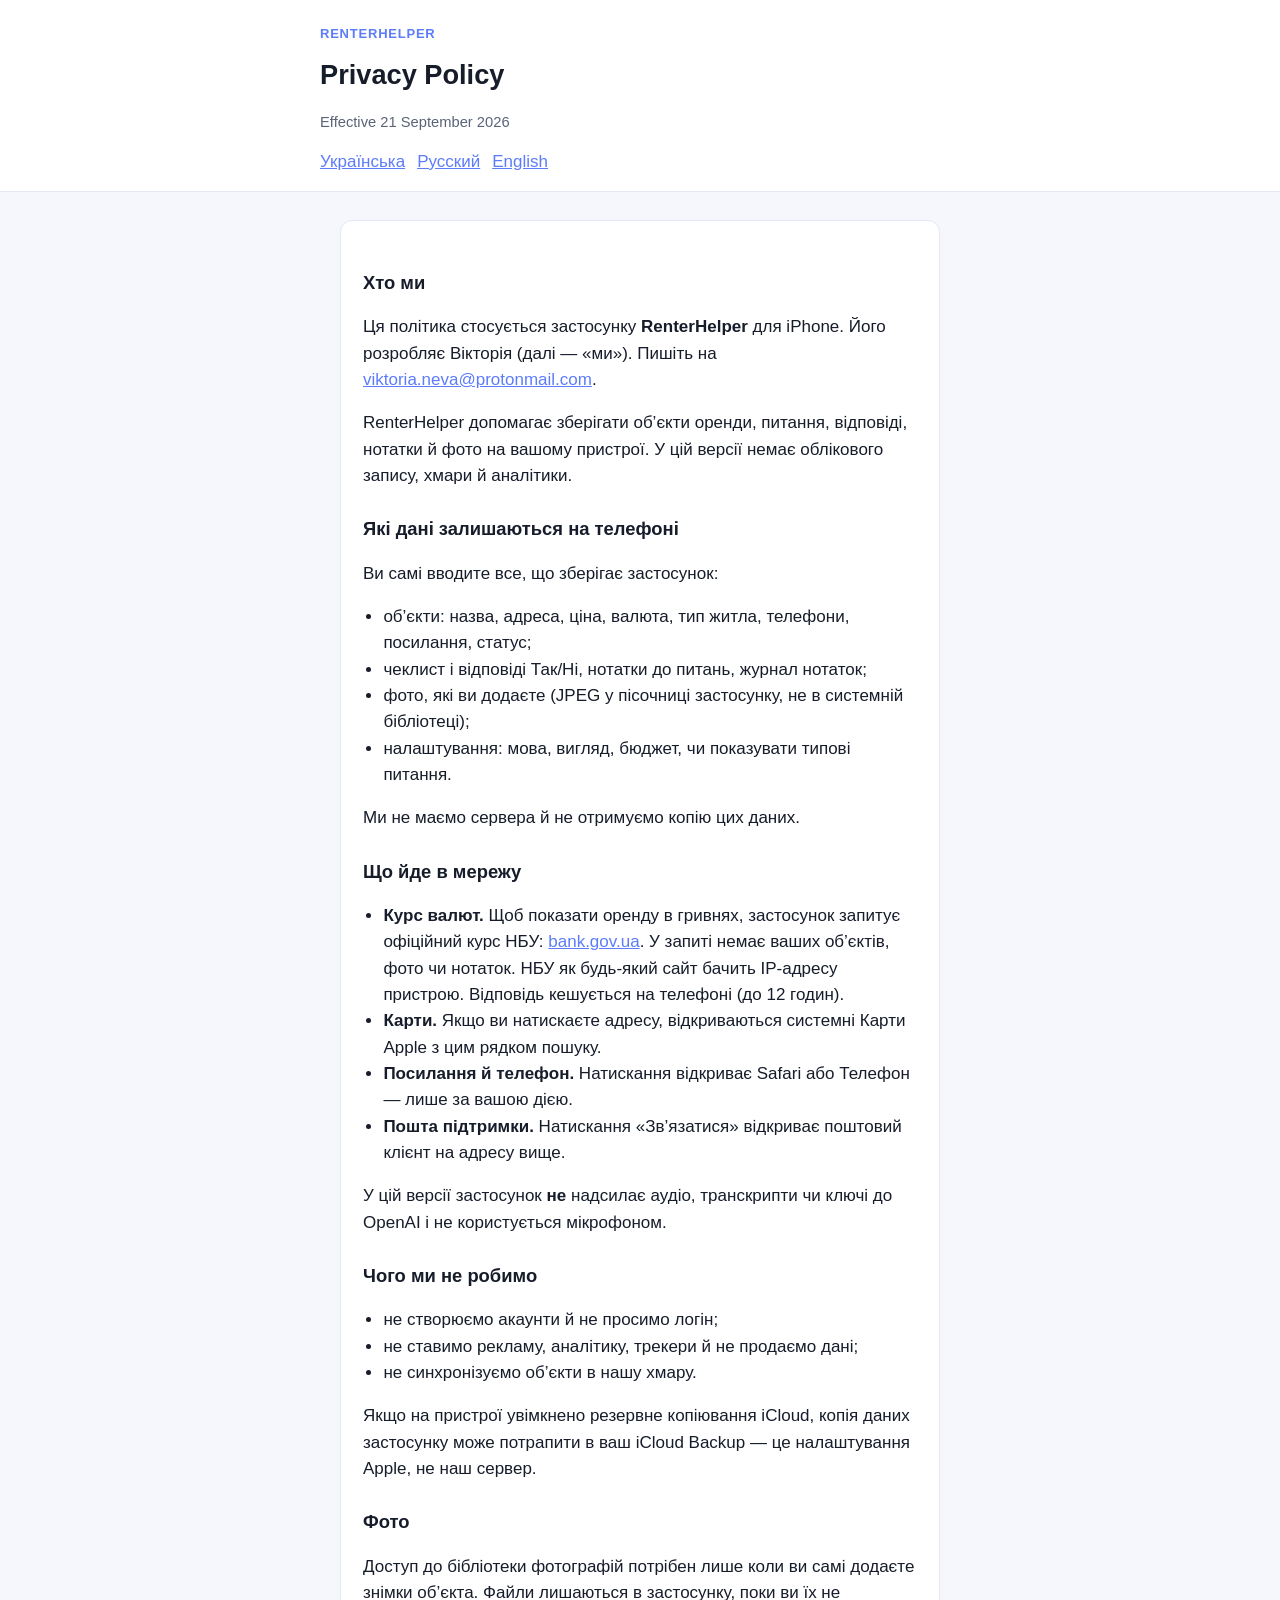
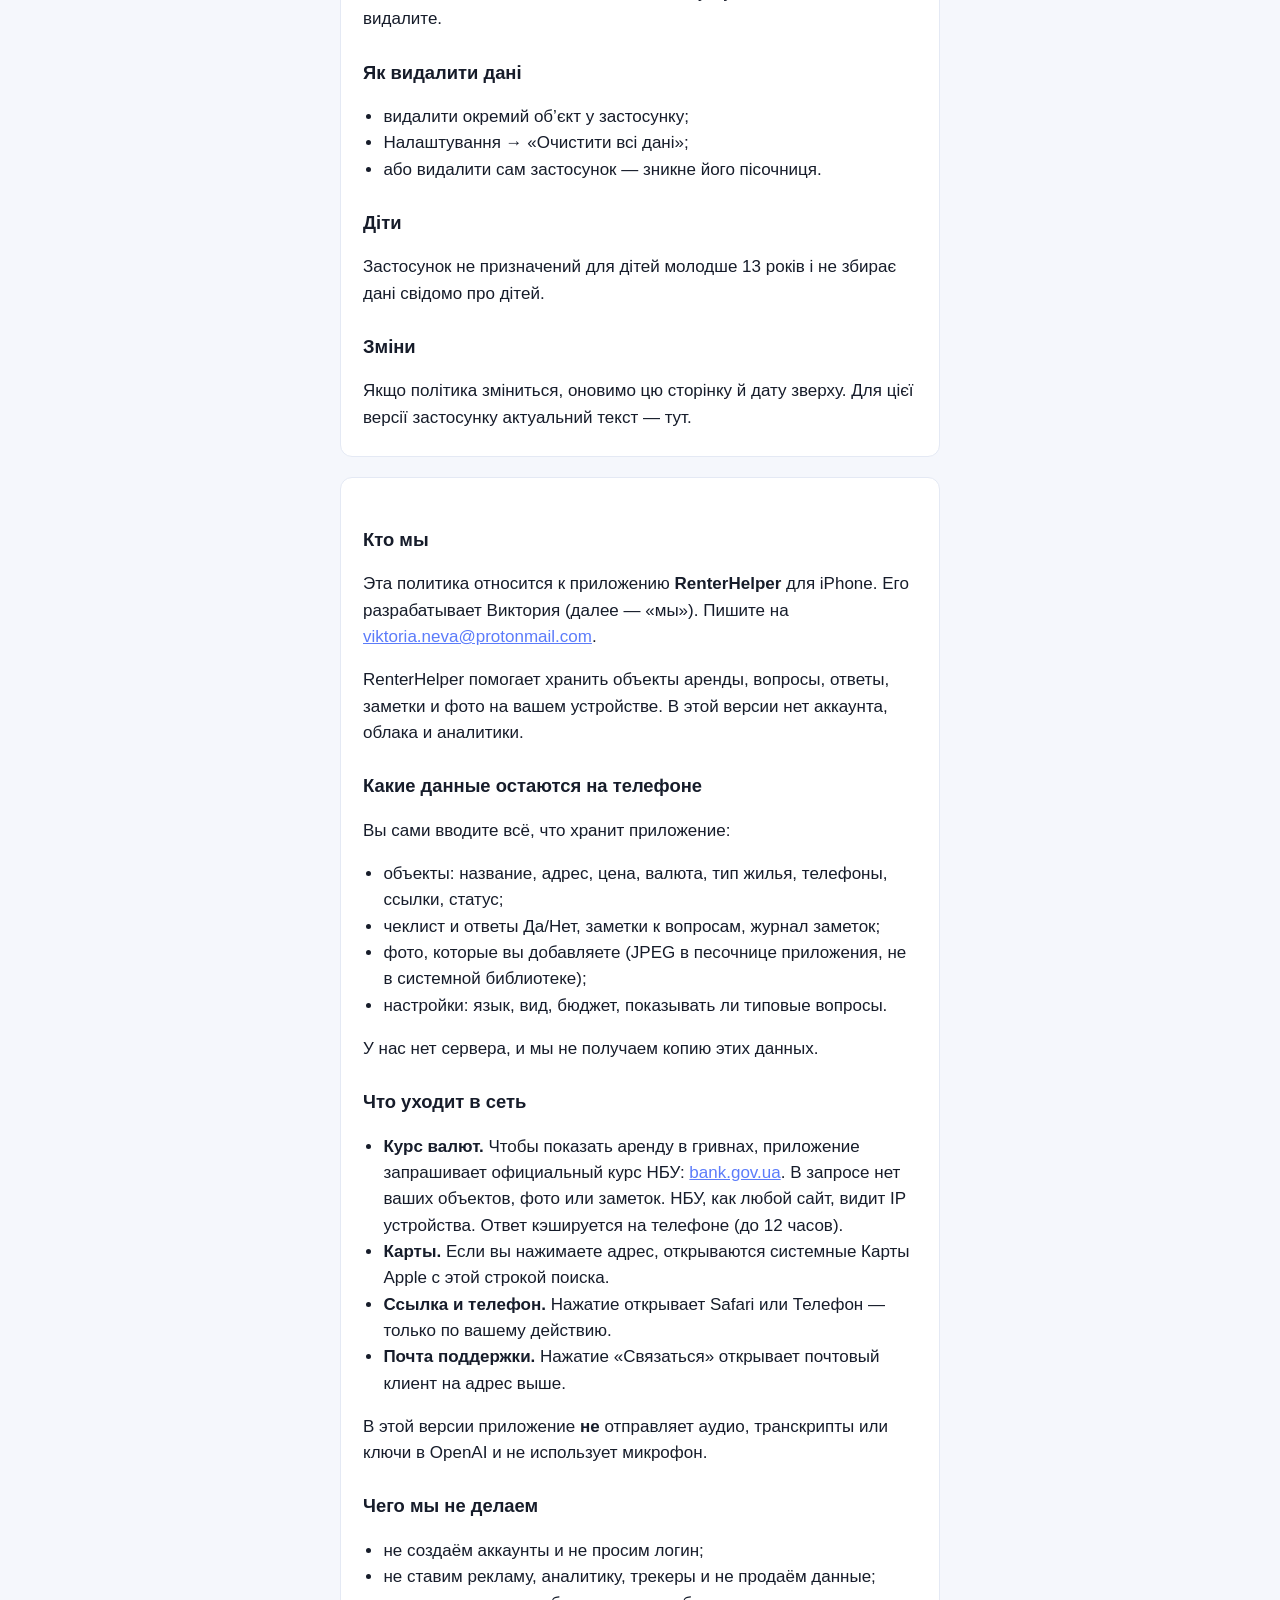
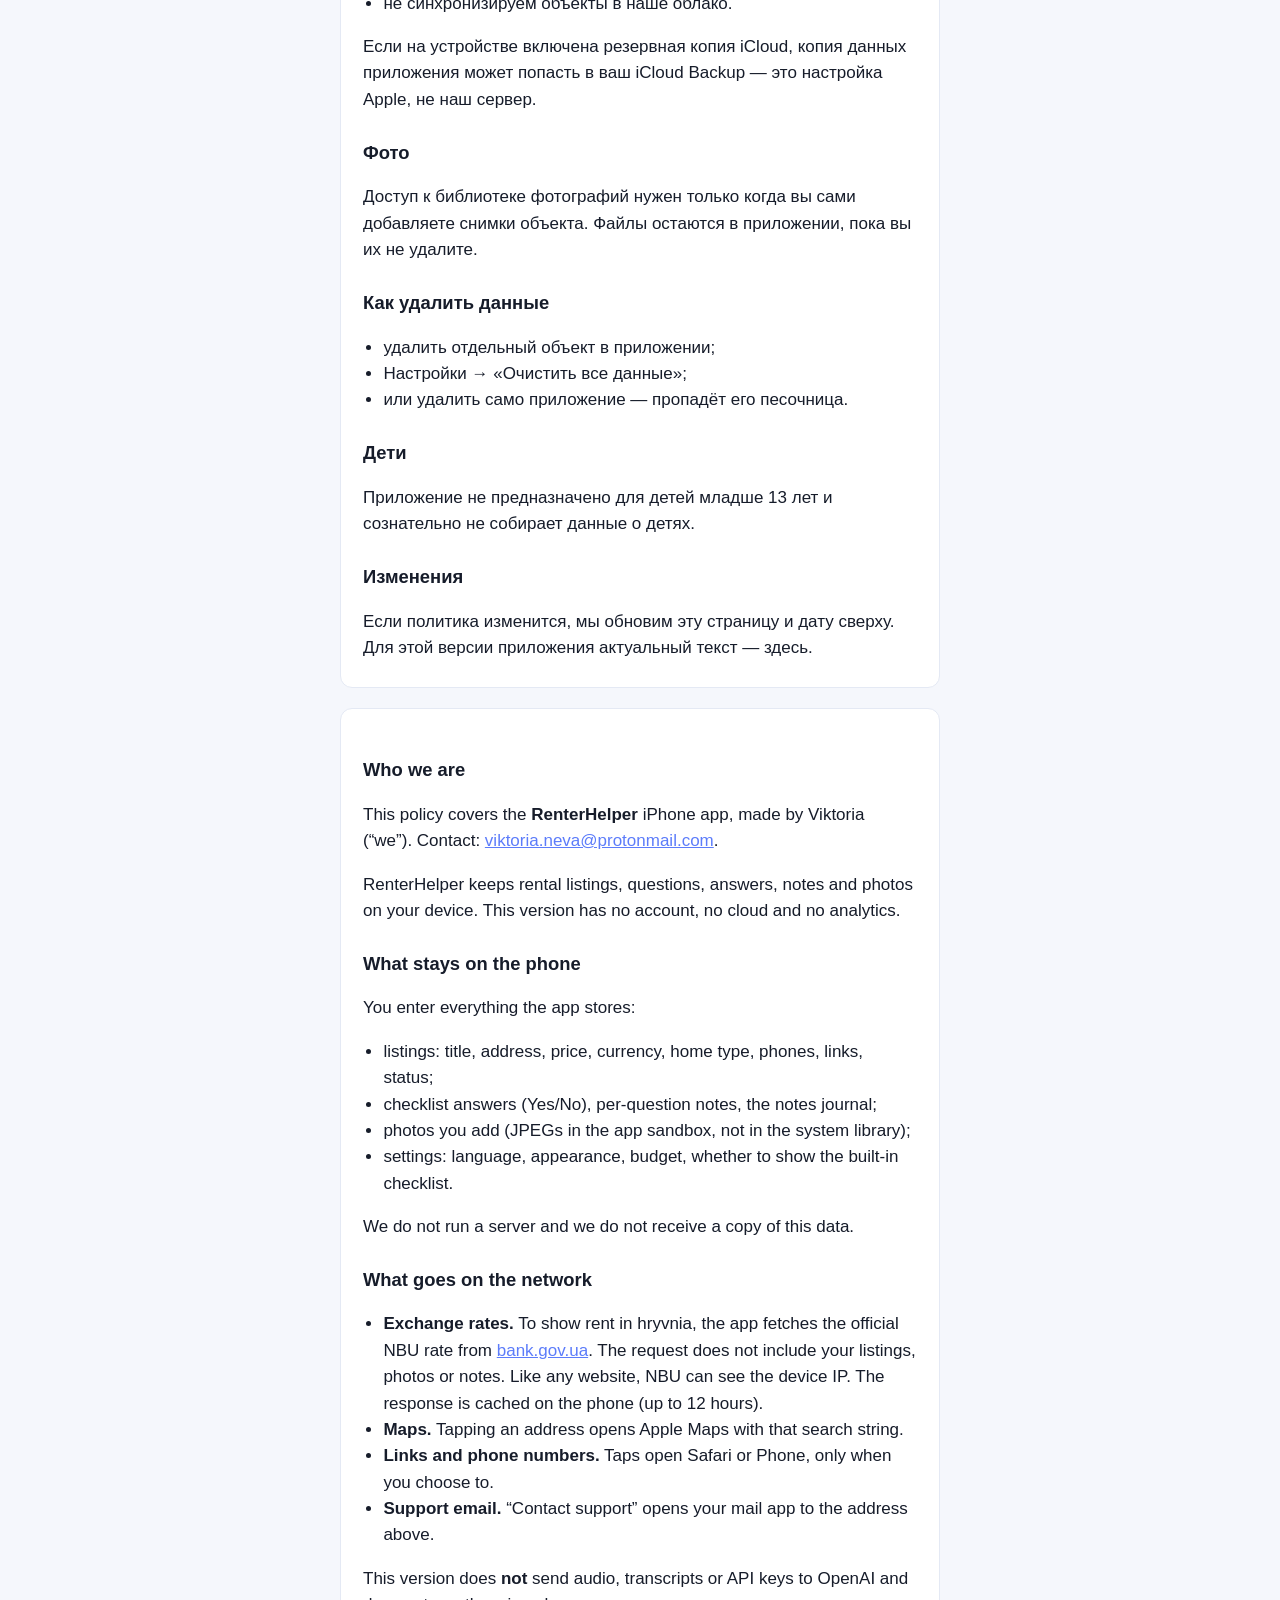
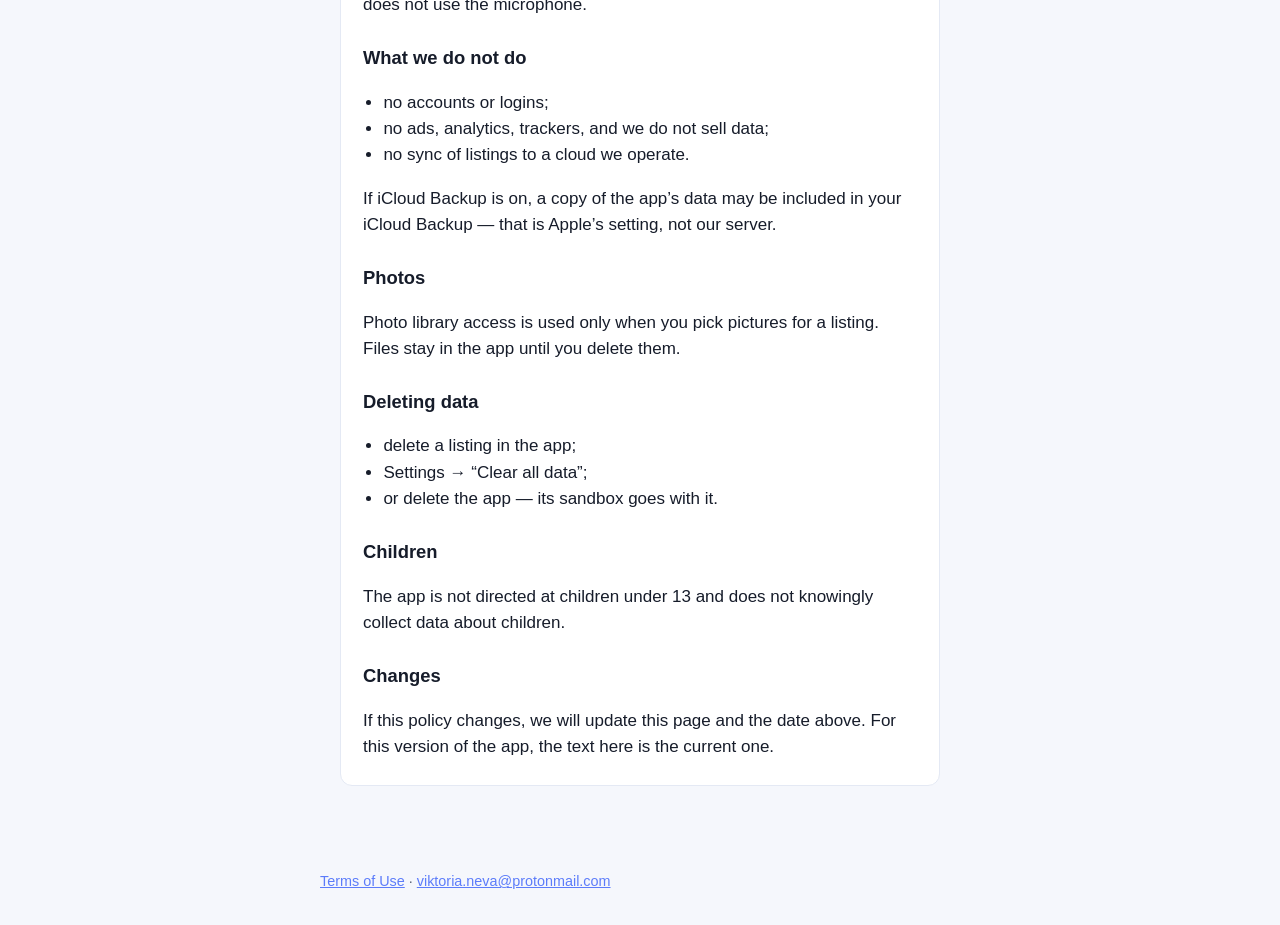
==== privacy.html @ 7ea9575d "Publish privacy policy and terms for RenterHelper App Store review needs a public HTTPS page; the iO" ====
<!DOCTYPE html>
<html lang="uk">
<head>
  <meta charset="utf-8">
  <meta name="viewport" content="width=device-width, initial-scale=1">
  <title>Privacy Policy — RenterHelper</title>
  <link rel="stylesheet" href="style.css">
</head>
<body>
  <header>
    <div class="wrap">
      <a class="brand" href="index.html">RenterHelper</a>
      <h1>Privacy Policy</h1>
      <p class="updated">Effective 21 September 2026</p>
      <nav class="langs">
        <a href="#uk">Українська</a>
        <a href="#ru">Русский</a>
        <a href="#en">English</a>
      </nav>
    </div>
  </header>
  <main>
    <article id="uk" lang="uk">
      <h2>Хто ми</h2>
      <p>Ця політика стосується застосунку <strong>RenterHelper</strong> для iPhone. Його розробляє Вікторія (далі — «ми»). Пишіть на <a href="mailto:viktoria.neva@protonmail.com">viktoria.neva@protonmail.com</a>.</p>
      <p>RenterHelper допомагає зберігати об’єкти оренди, питання, відповіді, нотатки й фото на вашому пристрої. У цій версії немає облікового запису, хмари й аналітики.</p>

      <h2>Які дані залишаються на телефоні</h2>
      <p>Ви самі вводите все, що зберігає застосунок:</p>
      <ul>
        <li>об’єкти: назва, адреса, ціна, валюта, тип житла, телефони, посилання, статус;</li>
        <li>чеклист і відповіді Так/Ні, нотатки до питань, журнал нотаток;</li>
        <li>фото, які ви додаєте (JPEG у пісочниці застосунку, не в системній бібліотеці);</li>
        <li>налаштування: мова, вигляд, бюджет, чи показувати типові питання.</li>
      </ul>
      <p>Ми не маємо сервера й не отримуємо копію цих даних.</p>

      <h2>Що йде в мережу</h2>
      <ul>
        <li><strong>Курс валют.</strong> Щоб показати оренду в гривнях, застосунок запитує офіційний курс НБУ: <a href="https://bank.gov.ua/NBUStatService/v1/statdirectory/exchange?json">bank.gov.ua</a>. У запиті немає ваших об’єктів, фото чи нотаток. НБУ як будь-який сайт бачить IP-адресу пристрою. Відповідь кешується на телефоні (до 12 годин).</li>
        <li><strong>Карти.</strong> Якщо ви натискаєте адресу, відкриваються системні Карти Apple з цим рядком пошуку.</li>
        <li><strong>Посилання й телефон.</strong> Натискання відкриває Safari або Телефон — лише за вашою дією.</li>
        <li><strong>Пошта підтримки.</strong> Натискання «Зв’язатися» відкриває поштовий клієнт на адресу вище.</li>
      </ul>
      <p>У цій версії застосунок <strong>не</strong> надсилає аудіо, транскрипти чи ключі до OpenAI і не користується мікрофоном.</p>

      <h2>Чого ми не робимо</h2>
      <ul>
        <li>не створюємо акаунти й не просимо логін;</li>
        <li>не ставимо рекламу, аналітику, трекери й не продаємо дані;</li>
        <li>не синхронізуємо об’єкти в нашу хмару.</li>
      </ul>
      <p>Якщо на пристрої увімкнено резервне копіювання iCloud, копія даних застосунку може потрапити в ваш iCloud Backup — це налаштування Apple, не наш сервер.</p>

      <h2>Фото</h2>
      <p>Доступ до бібліотеки фотографій потрібен лише коли ви самі додаєте знімки об’єкта. Файли лишаються в застосунку, поки ви їх не видалите.</p>

      <h2>Як видалити дані</h2>
      <ul>
        <li>видалити окремий об’єкт у застосунку;</li>
        <li>Налаштування → «Очистити всі дані»;</li>
        <li>або видалити сам застосунок — зникне його пісочниця.</li>
      </ul>

      <h2>Діти</h2>
      <p>Застосунок не призначений для дітей молодше 13 років і не збирає дані свідомо про дітей.</p>

      <h2>Зміни</h2>
      <p>Якщо політика зміниться, оновимо цю сторінку й дату зверху. Для цієї версії застосунку актуальний текст — тут.</p>
    </article>

    <article id="ru" lang="ru">
      <h2>Кто мы</h2>
      <p>Эта политика относится к приложению <strong>RenterHelper</strong> для iPhone. Его разрабатывает Виктория (далее — «мы»). Пишите на <a href="mailto:viktoria.neva@protonmail.com">viktoria.neva@protonmail.com</a>.</p>
      <p>RenterHelper помогает хранить объекты аренды, вопросы, ответы, заметки и фото на вашем устройстве. В этой версии нет аккаунта, облака и аналитики.</p>

      <h2>Какие данные остаются на телефоне</h2>
      <p>Вы сами вводите всё, что хранит приложение:</p>
      <ul>
        <li>объекты: название, адрес, цена, валюта, тип жилья, телефоны, ссылки, статус;</li>
        <li>чеклист и ответы Да/Нет, заметки к вопросам, журнал заметок;</li>
        <li>фото, которые вы добавляете (JPEG в песочнице приложения, не в системной библиотеке);</li>
        <li>настройки: язык, вид, бюджет, показывать ли типовые вопросы.</li>
      </ul>
      <p>У нас нет сервера, и мы не получаем копию этих данных.</p>

      <h2>Что уходит в сеть</h2>
      <ul>
        <li><strong>Курс валют.</strong> Чтобы показать аренду в гривнах, приложение запрашивает официальный курс НБУ: <a href="https://bank.gov.ua/NBUStatService/v1/statdirectory/exchange?json">bank.gov.ua</a>. В запросе нет ваших объектов, фото или заметок. НБУ, как любой сайт, видит IP устройства. Ответ кэшируется на телефоне (до 12 часов).</li>
        <li><strong>Карты.</strong> Если вы нажимаете адрес, открываются системные Карты Apple с этой строкой поиска.</li>
        <li><strong>Ссылка и телефон.</strong> Нажатие открывает Safari или Телефон — только по вашему действию.</li>
        <li><strong>Почта поддержки.</strong> Нажатие «Связаться» открывает почтовый клиент на адрес выше.</li>
      </ul>
      <p>В этой версии приложение <strong>не</strong> отправляет аудио, транскрипты или ключи в OpenAI и не использует микрофон.</p>

      <h2>Чего мы не делаем</h2>
      <ul>
        <li>не создаём аккаунты и не просим логин;</li>
        <li>не ставим рекламу, аналитику, трекеры и не продаём данные;</li>
        <li>не синхронизируем объекты в наше облако.</li>
      </ul>
      <p>Если на устройстве включена резервная копия iCloud, копия данных приложения может попасть в ваш iCloud Backup — это настройка Apple, не наш сервер.</p>

      <h2>Фото</h2>
      <p>Доступ к библиотеке фотографий нужен только когда вы сами добавляете снимки объекта. Файлы остаются в приложении, пока вы их не удалите.</p>

      <h2>Как удалить данные</h2>
      <ul>
        <li>удалить отдельный объект в приложении;</li>
        <li>Настройки → «Очистить все данные»;</li>
        <li>или удалить само приложение — пропадёт его песочница.</li>
      </ul>

      <h2>Дети</h2>
      <p>Приложение не предназначено для детей младше 13 лет и сознательно не собирает данные о детях.</p>

      <h2>Изменения</h2>
      <p>Если политика изменится, мы обновим эту страницу и дату сверху. Для этой версии приложения актуальный текст — здесь.</p>
    </article>

    <article id="en" lang="en">
      <h2>Who we are</h2>
      <p>This policy covers the <strong>RenterHelper</strong> iPhone app, made by Viktoria (“we”). Contact: <a href="mailto:viktoria.neva@protonmail.com">viktoria.neva@protonmail.com</a>.</p>
      <p>RenterHelper keeps rental listings, questions, answers, notes and photos on your device. This version has no account, no cloud and no analytics.</p>

      <h2>What stays on the phone</h2>
      <p>You enter everything the app stores:</p>
      <ul>
        <li>listings: title, address, price, currency, home type, phones, links, status;</li>
        <li>checklist answers (Yes/No), per-question notes, the notes journal;</li>
        <li>photos you add (JPEGs in the app sandbox, not in the system library);</li>
        <li>settings: language, appearance, budget, whether to show the built-in checklist.</li>
      </ul>
      <p>We do not run a server and we do not receive a copy of this data.</p>

      <h2>What goes on the network</h2>
      <ul>
        <li><strong>Exchange rates.</strong> To show rent in hryvnia, the app fetches the official NBU rate from <a href="https://bank.gov.ua/NBUStatService/v1/statdirectory/exchange?json">bank.gov.ua</a>. The request does not include your listings, photos or notes. Like any website, NBU can see the device IP. The response is cached on the phone (up to 12 hours).</li>
        <li><strong>Maps.</strong> Tapping an address opens Apple Maps with that search string.</li>
        <li><strong>Links and phone numbers.</strong> Taps open Safari or Phone, only when you choose to.</li>
        <li><strong>Support email.</strong> “Contact support” opens your mail app to the address above.</li>
      </ul>
      <p>This version does <strong>not</strong> send audio, transcripts or API keys to OpenAI and does not use the microphone.</p>

      <h2>What we do not do</h2>
      <ul>
        <li>no accounts or logins;</li>
        <li>no ads, analytics, trackers, and we do not sell data;</li>
        <li>no sync of listings to a cloud we operate.</li>
      </ul>
      <p>If iCloud Backup is on, a copy of the app’s data may be included in your iCloud Backup — that is Apple’s setting, not our server.</p>

      <h2>Photos</h2>
      <p>Photo library access is used only when you pick pictures for a listing. Files stay in the app until you delete them.</p>

      <h2>Deleting data</h2>
      <ul>
        <li>delete a listing in the app;</li>
        <li>Settings → “Clear all data”;</li>
        <li>or delete the app — its sandbox goes with it.</li>
      </ul>

      <h2>Children</h2>
      <p>The app is not directed at children under 13 and does not knowingly collect data about children.</p>

      <h2>Changes</h2>
      <p>If this policy changes, we will update this page and the date above. For this version of the app, the text here is the current one.</p>
    </article>
  </main>
  <footer>
    <div class="wrap">
      <a href="terms.html">Terms of Use</a>
      ·
      <a href="mailto:viktoria.neva@protonmail.com">viktoria.neva@protonmail.com</a>
    </div>
  </footer>
</body>
</html>
---- style.css ----
:root {
  --accent: #5c7cfa;
  --text: #161c2a;
  --muted: #5a6478;
  --bg: #f5f7fc;
  --card: #ffffff;
  --line: #e4e9f4;
}

* { box-sizing: border-box; }
html { scroll-behavior: smooth; }
body {
  margin: 0;
  font: 17px/1.55 -apple-system, BlinkMacSystemFont, "Segoe UI", Roboto, sans-serif;
  color: var(--text);
  background: var(--bg);
}
header {
  background: var(--card);
  border-bottom: 1px solid var(--line);
  padding: 20px 20px 16px;
}
header .wrap, main, footer .wrap {
  max-width: 40rem;
  margin: 0 auto;
}
.brand {
  font-weight: 700;
  font-size: 13px;
  letter-spacing: 0.06em;
  text-transform: uppercase;
  color: var(--accent);
  text-decoration: none;
}
h1 { font-size: 1.7rem; margin: 8px 0 4px; }
.updated, .muted { color: var(--muted); font-size: 0.92rem; }
nav.langs {
  display: flex;
  gap: 12px;
  flex-wrap: wrap;
  margin-top: 12px;
}
nav.langs a { color: var(--accent); }
main { padding: 8px 20px 48px; }
article {
  background: var(--card);
  border: 1px solid var(--line);
  border-radius: 12px;
  padding: 22px 22px 8px;
  margin: 20px 0;
}
h2 { font-size: 1.15rem; margin-top: 1.4em; }
p, li { color: var(--text); }
ul { padding-left: 1.2em; }
a { color: var(--accent); }
footer {
  padding: 16px 20px 32px;
  color: var(--muted);
  font-size: 0.9rem;
}
footer a { color: var(--accent); }
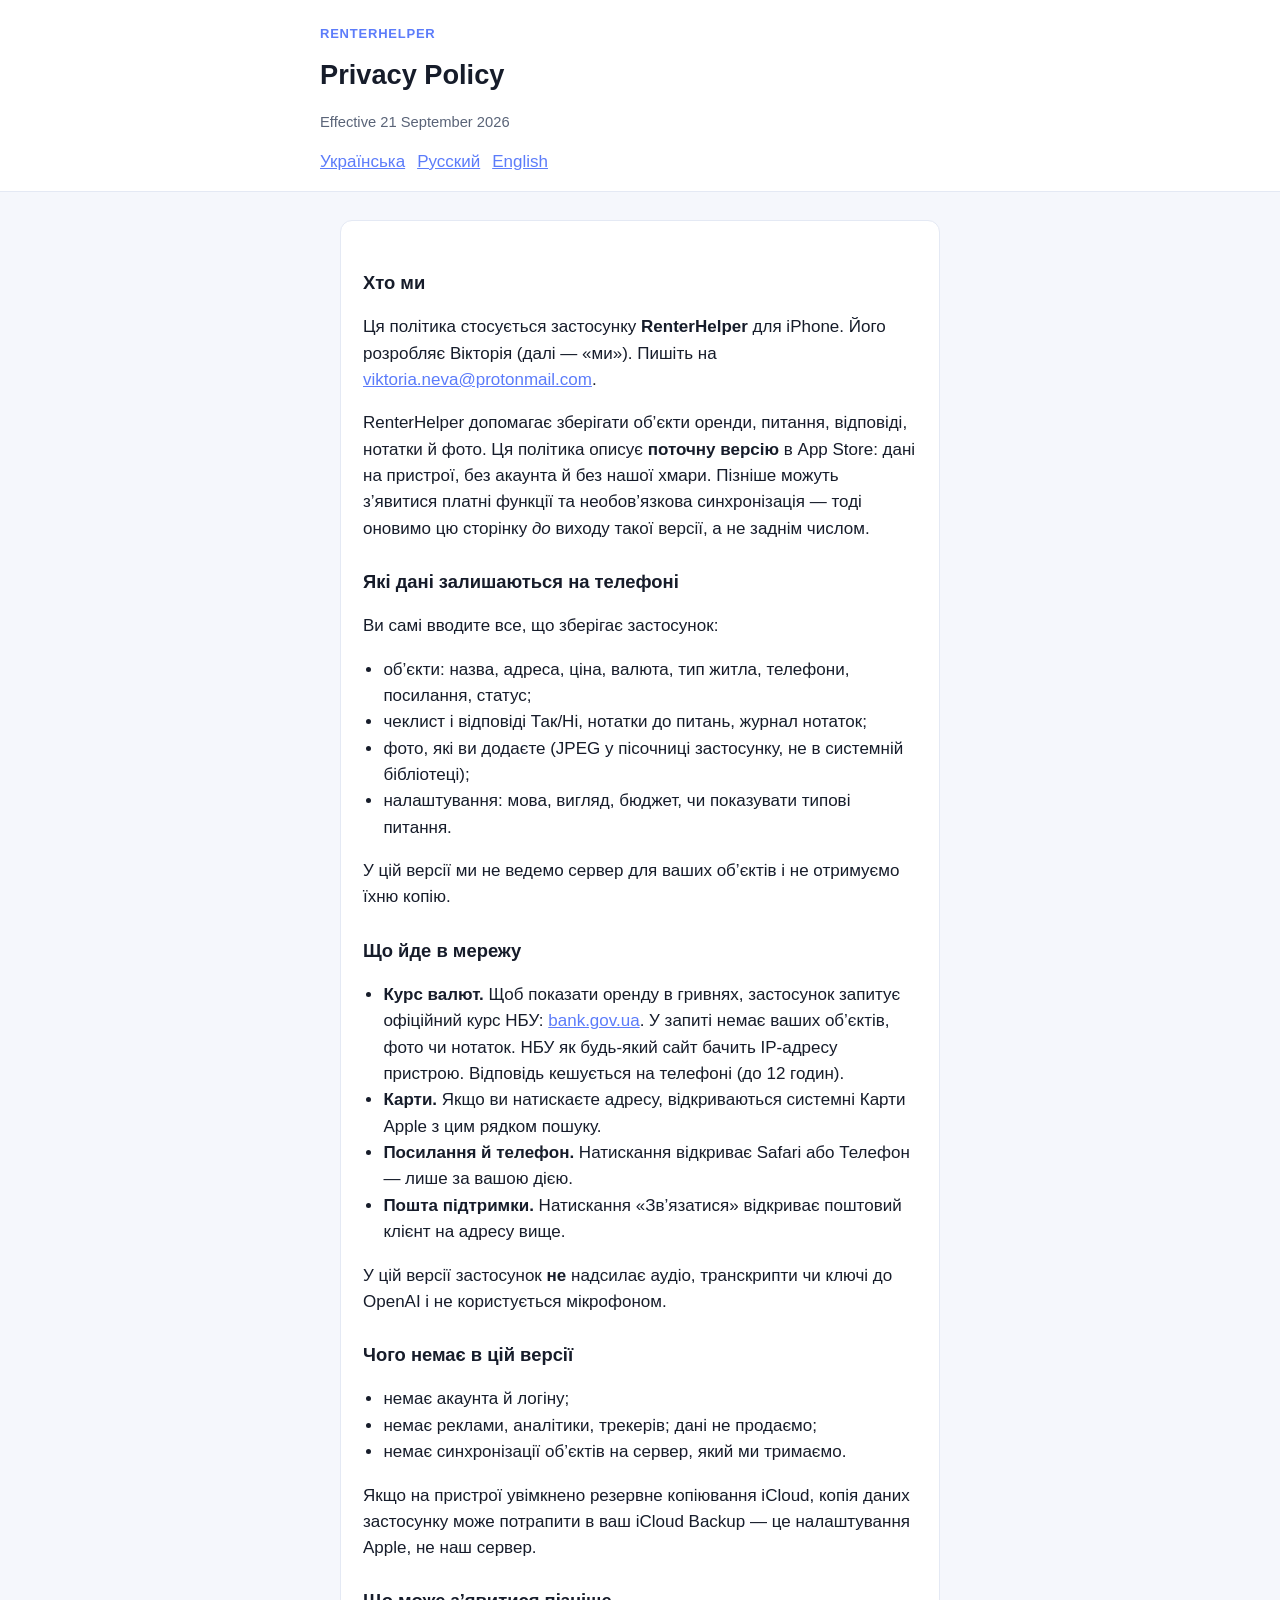
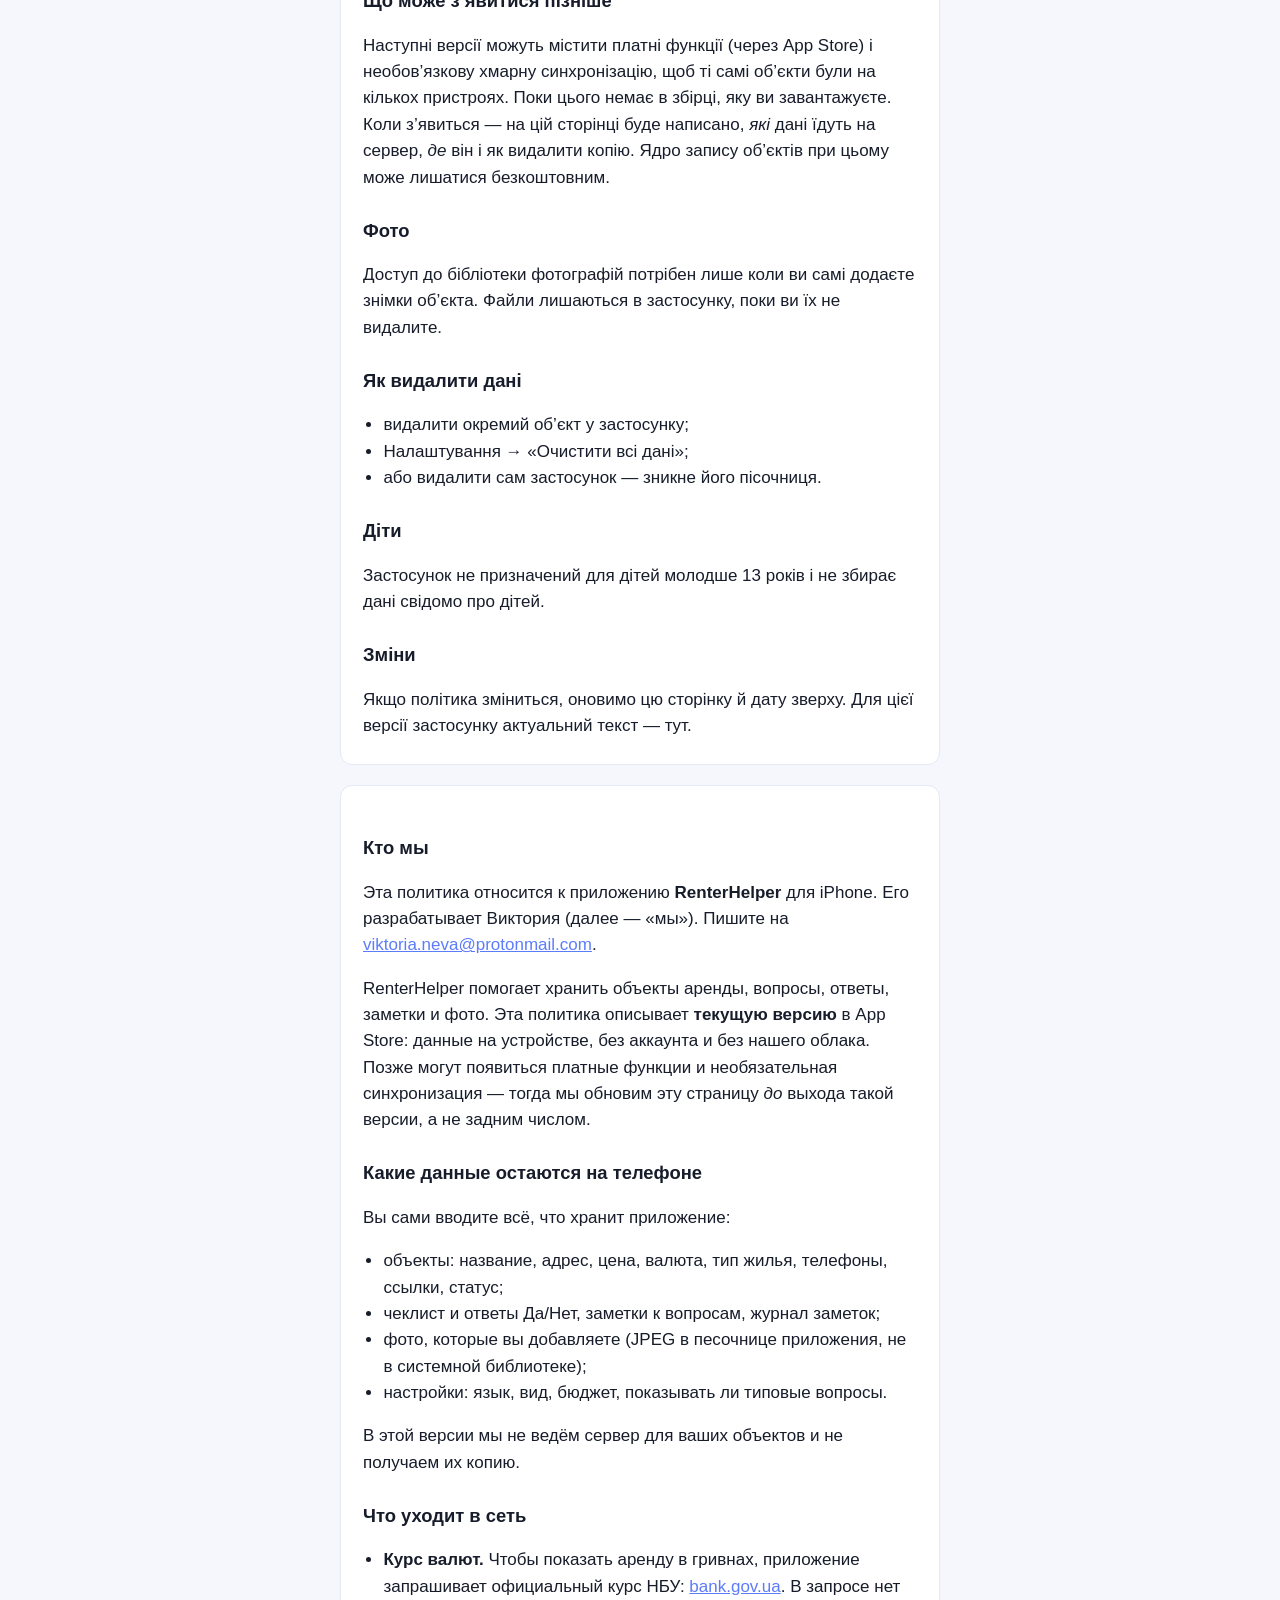
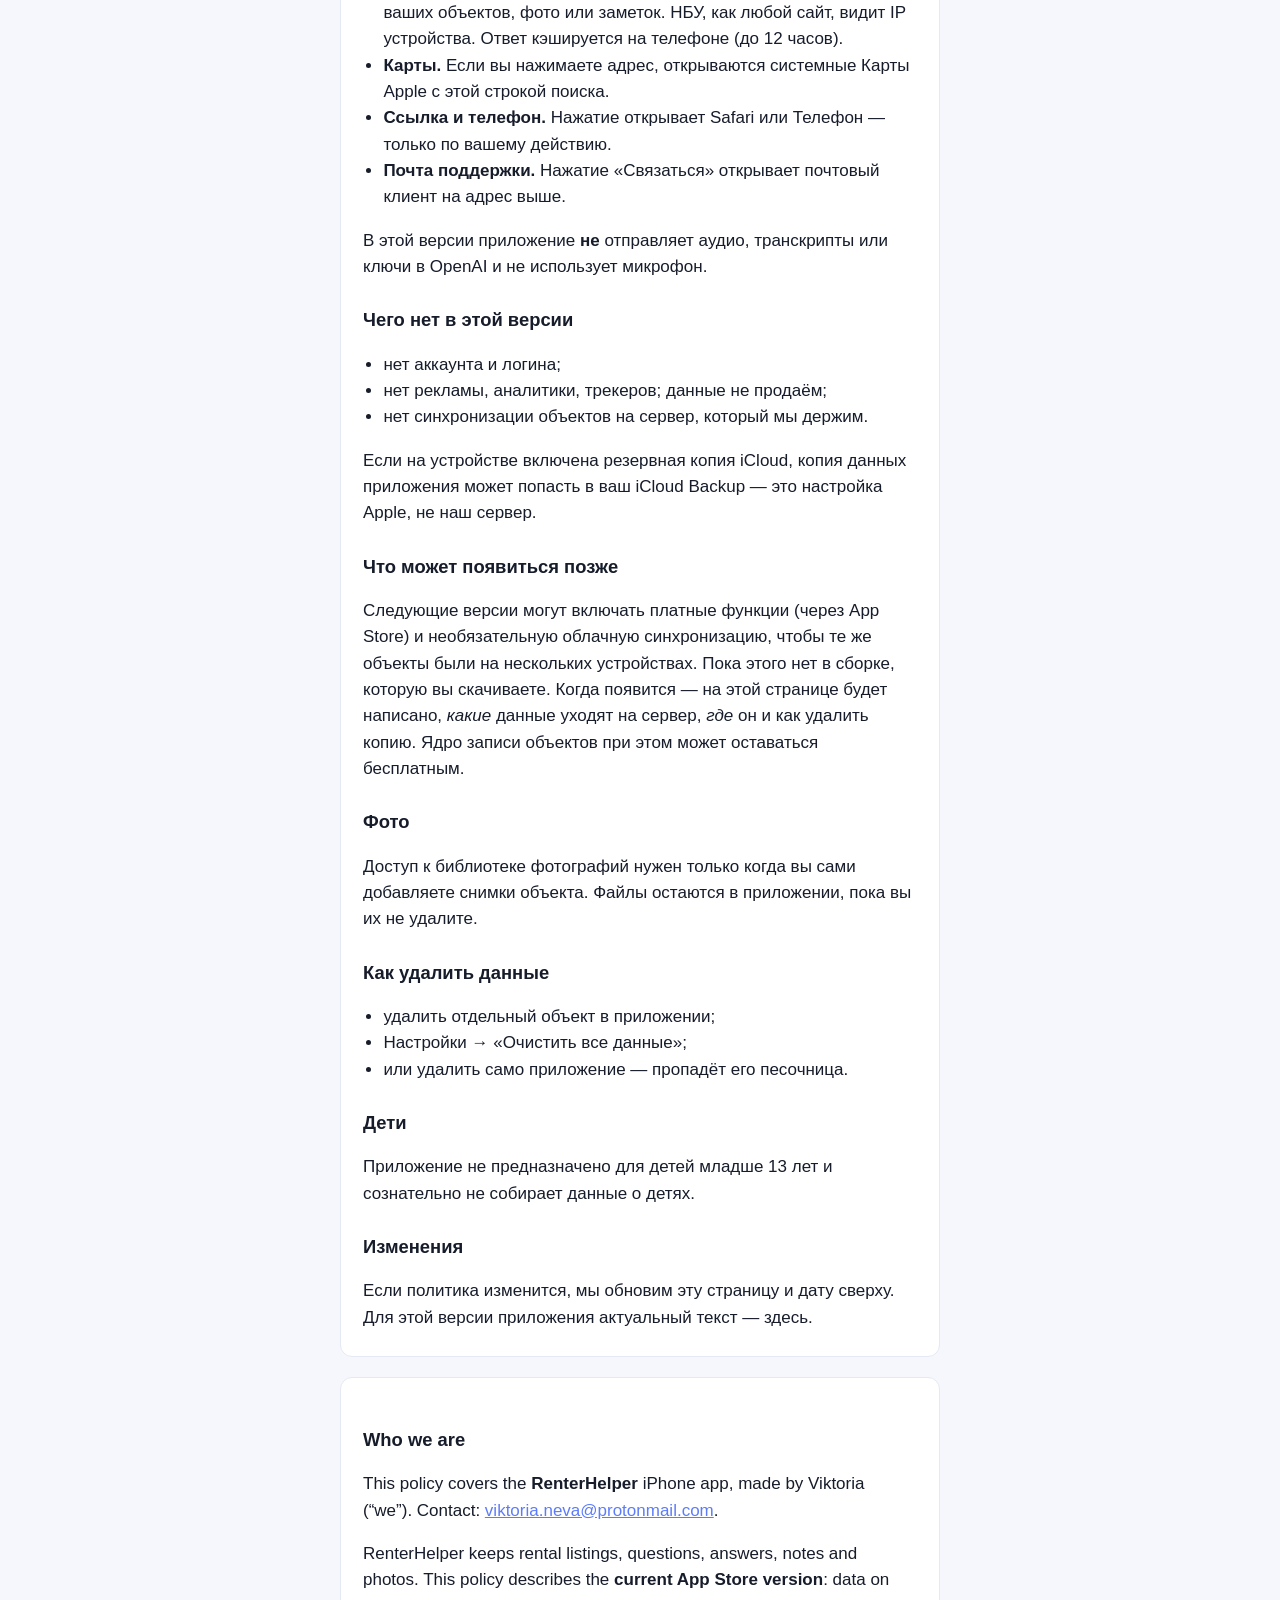
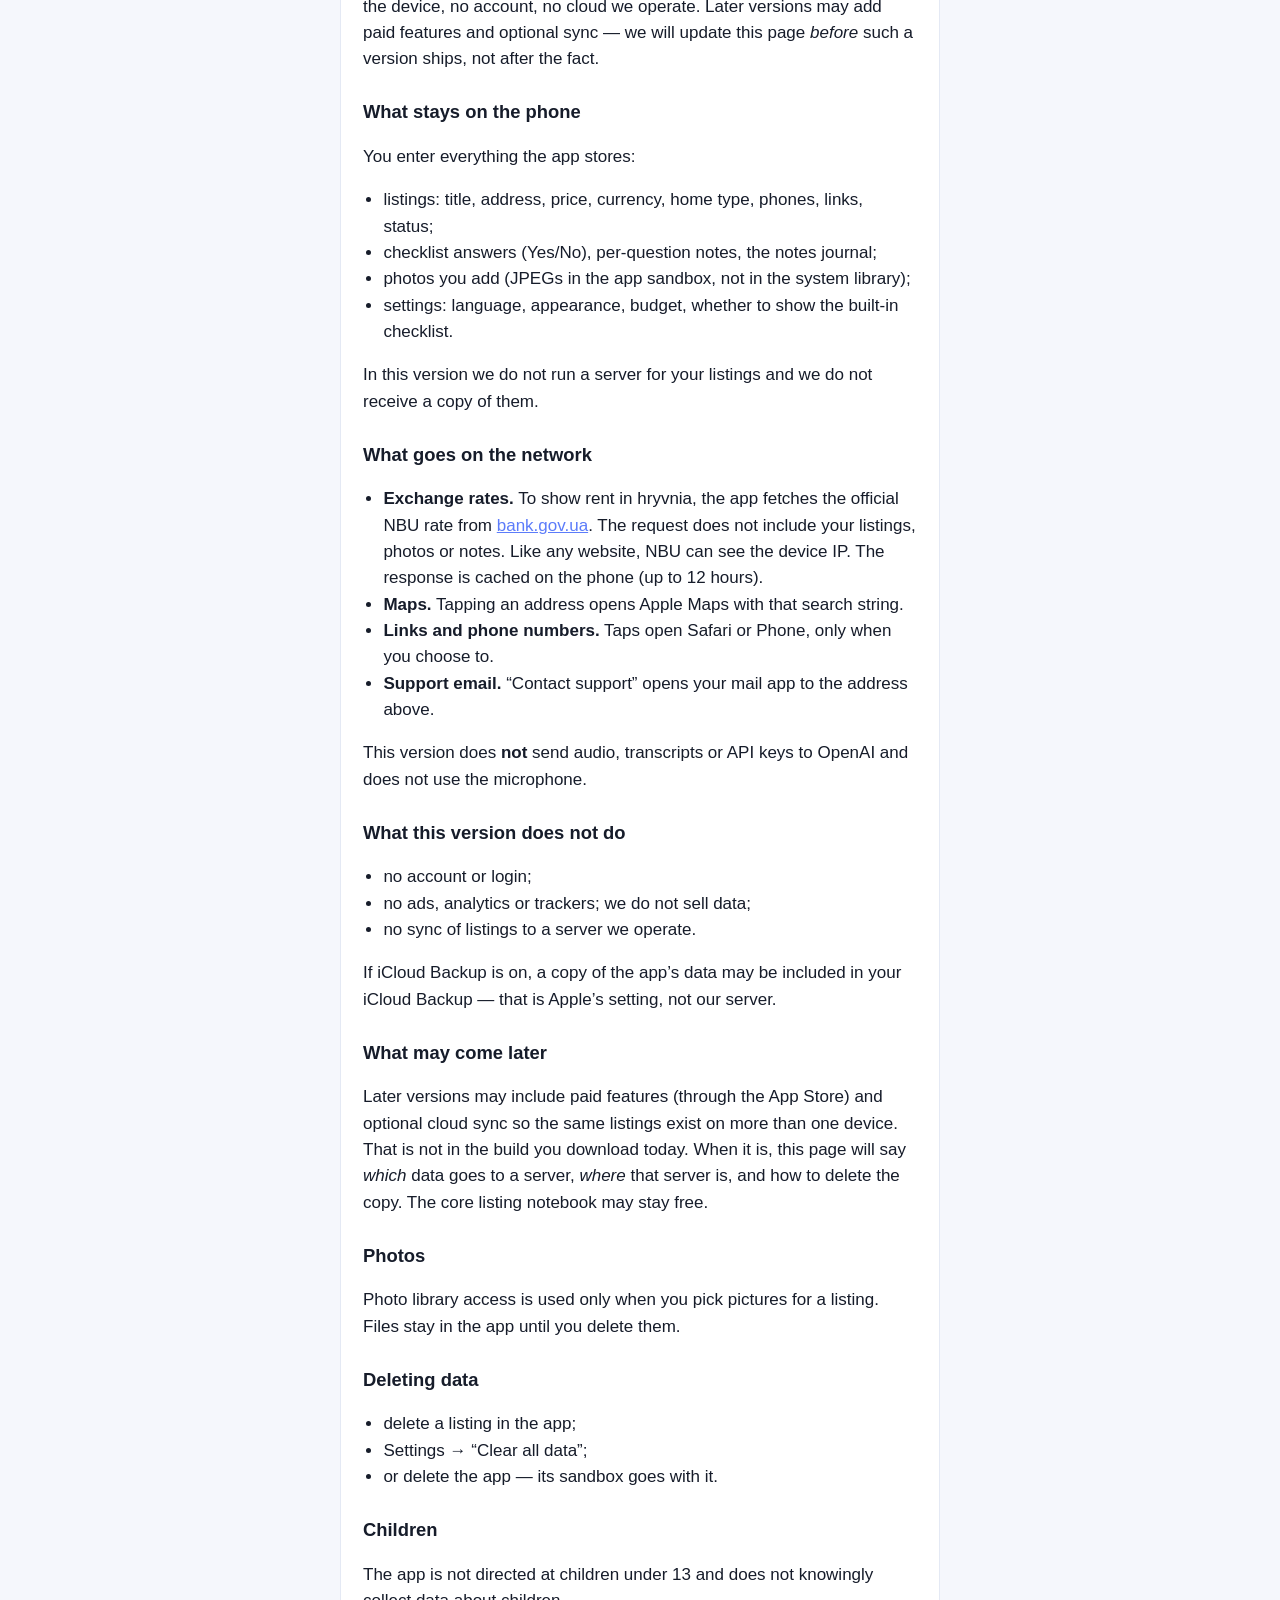
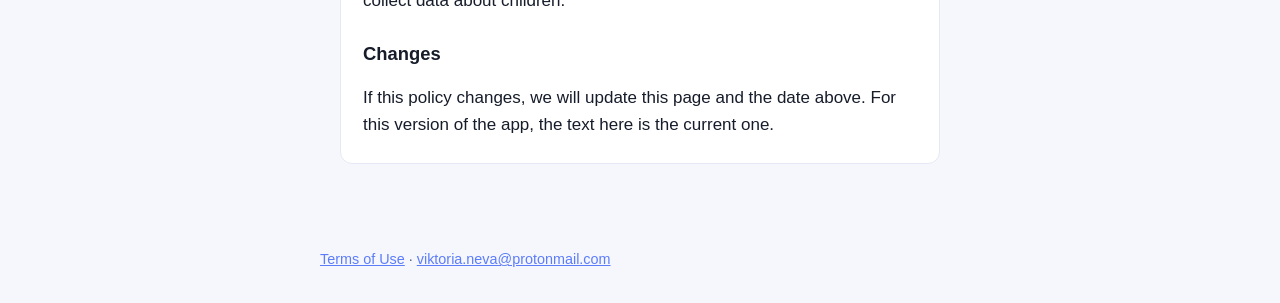
==== commit e18baa18: "Describe this version, and leave room for paid features and sync Apple matches the policy to the bin" ====
--- a/privacy.html
+++ b/privacy.html
@@ -23,7 +23,7 @@
     <article id="uk" lang="uk">
       <h2>Хто ми</h2>
       <p>Ця політика стосується застосунку <strong>RenterHelper</strong> для iPhone. Його розробляє Вікторія (далі — «ми»). Пишіть на <a href="mailto:viktoria.neva@protonmail.com">viktoria.neva@protonmail.com</a>.</p>
-      <p>RenterHelper допомагає зберігати об’єкти оренди, питання, відповіді, нотатки й фото на вашому пристрої. У цій версії немає облікового запису, хмари й аналітики.</p>
+      <p>RenterHelper допомагає зберігати об’єкти оренди, питання, відповіді, нотатки й фото. Ця політика описує <strong>поточну версію</strong> в App Store: дані на пристрої, без акаунта й без нашої хмари. Пізніше можуть з’явитися платні функції та необов’язкова синхронізація — тоді оновимо цю сторінку <em>до</em> виходу такої версії, а не заднім числом.</p>
 
       <h2>Які дані залишаються на телефоні</h2>
       <p>Ви самі вводите все, що зберігає застосунок:</p>
@@ -33,7 +33,7 @@
         <li>фото, які ви додаєте (JPEG у пісочниці застосунку, не в системній бібліотеці);</li>
         <li>налаштування: мова, вигляд, бюджет, чи показувати типові питання.</li>
       </ul>
-      <p>Ми не маємо сервера й не отримуємо копію цих даних.</p>
+      <p>У цій версії ми не ведемо сервер для ваших об’єктів і не отримуємо їхню копію.</p>
 
       <h2>Що йде в мережу</h2>
       <ul>
@@ -44,13 +44,16 @@
       </ul>
       <p>У цій версії застосунок <strong>не</strong> надсилає аудіо, транскрипти чи ключі до OpenAI і не користується мікрофоном.</p>
 
-      <h2>Чого ми не робимо</h2>
+      <h2>Чого немає в цій версії</h2>
       <ul>
-        <li>не створюємо акаунти й не просимо логін;</li>
-        <li>не ставимо рекламу, аналітику, трекери й не продаємо дані;</li>
-        <li>не синхронізуємо об’єкти в нашу хмару.</li>
+        <li>немає акаунта й логіну;</li>
+        <li>немає реклами, аналітики, трекерів; дані не продаємо;</li>
+        <li>немає синхронізації об’єктів на сервер, який ми тримаємо.</li>
       </ul>
       <p>Якщо на пристрої увімкнено резервне копіювання iCloud, копія даних застосунку може потрапити в ваш iCloud Backup — це налаштування Apple, не наш сервер.</p>
+
+      <h2>Що може з’явитися пізніше</h2>
+      <p>Наступні версії можуть містити платні функції (через App Store) і необов’язкову хмарну синхронізацію, щоб ті самі об’єкти були на кількох пристроях. Поки цього немає в збірці, яку ви завантажуєте. Коли з’явиться — на цій сторінці буде написано, <em>які</em> дані їдуть на сервер, <em>де</em> він і як видалити копію. Ядро запису об’єктів при цьому може лишатися безкоштовним.</p>
 
       <h2>Фото</h2>
       <p>Доступ до бібліотеки фотографій потрібен лише коли ви самі додаєте знімки об’єкта. Файли лишаються в застосунку, поки ви їх не видалите.</p>
@@ -72,7 +75,7 @@
     <article id="ru" lang="ru">
       <h2>Кто мы</h2>
       <p>Эта политика относится к приложению <strong>RenterHelper</strong> для iPhone. Его разрабатывает Виктория (далее — «мы»). Пишите на <a href="mailto:viktoria.neva@protonmail.com">viktoria.neva@protonmail.com</a>.</p>
-      <p>RenterHelper помогает хранить объекты аренды, вопросы, ответы, заметки и фото на вашем устройстве. В этой версии нет аккаунта, облака и аналитики.</p>
+      <p>RenterHelper помогает хранить объекты аренды, вопросы, ответы, заметки и фото. Эта политика описывает <strong>текущую версию</strong> в App Store: данные на устройстве, без аккаунта и без нашего облака. Позже могут появиться платные функции и необязательная синхронизация — тогда мы обновим эту страницу <em>до</em> выхода такой версии, а не задним числом.</p>
 
       <h2>Какие данные остаются на телефоне</h2>
       <p>Вы сами вводите всё, что хранит приложение:</p>
@@ -82,7 +85,7 @@
         <li>фото, которые вы добавляете (JPEG в песочнице приложения, не в системной библиотеке);</li>
         <li>настройки: язык, вид, бюджет, показывать ли типовые вопросы.</li>
       </ul>
-      <p>У нас нет сервера, и мы не получаем копию этих данных.</p>
+      <p>В этой версии мы не ведём сервер для ваших объектов и не получаем их копию.</p>
 
       <h2>Что уходит в сеть</h2>
       <ul>
@@ -93,13 +96,16 @@
       </ul>
       <p>В этой версии приложение <strong>не</strong> отправляет аудио, транскрипты или ключи в OpenAI и не использует микрофон.</p>
 
-      <h2>Чего мы не делаем</h2>
+      <h2>Чего нет в этой версии</h2>
       <ul>
-        <li>не создаём аккаунты и не просим логин;</li>
-        <li>не ставим рекламу, аналитику, трекеры и не продаём данные;</li>
-        <li>не синхронизируем объекты в наше облако.</li>
+        <li>нет аккаунта и логина;</li>
+        <li>нет рекламы, аналитики, трекеров; данные не продаём;</li>
+        <li>нет синхронизации объектов на сервер, который мы держим.</li>
       </ul>
       <p>Если на устройстве включена резервная копия iCloud, копия данных приложения может попасть в ваш iCloud Backup — это настройка Apple, не наш сервер.</p>
+
+      <h2>Что может появиться позже</h2>
+      <p>Следующие версии могут включать платные функции (через App Store) и необязательную облачную синхронизацию, чтобы те же объекты были на нескольких устройствах. Пока этого нет в сборке, которую вы скачиваете. Когда появится — на этой странице будет написано, <em>какие</em> данные уходят на сервер, <em>где</em> он и как удалить копию. Ядро записи объектов при этом может оставаться бесплатным.</p>
 
       <h2>Фото</h2>
       <p>Доступ к библиотеке фотографий нужен только когда вы сами добавляете снимки объекта. Файлы остаются в приложении, пока вы их не удалите.</p>
@@ -121,7 +127,7 @@
     <article id="en" lang="en">
       <h2>Who we are</h2>
       <p>This policy covers the <strong>RenterHelper</strong> iPhone app, made by Viktoria (“we”). Contact: <a href="mailto:viktoria.neva@protonmail.com">viktoria.neva@protonmail.com</a>.</p>
-      <p>RenterHelper keeps rental listings, questions, answers, notes and photos on your device. This version has no account, no cloud and no analytics.</p>
+      <p>RenterHelper keeps rental listings, questions, answers, notes and photos. This policy describes the <strong>current App Store version</strong>: data on the device, no account, no cloud we operate. Later versions may add paid features and optional sync — we will update this page <em>before</em> such a version ships, not after the fact.</p>
 
       <h2>What stays on the phone</h2>
       <p>You enter everything the app stores:</p>
@@ -131,7 +137,7 @@
         <li>photos you add (JPEGs in the app sandbox, not in the system library);</li>
         <li>settings: language, appearance, budget, whether to show the built-in checklist.</li>
       </ul>
-      <p>We do not run a server and we do not receive a copy of this data.</p>
+      <p>In this version we do not run a server for your listings and we do not receive a copy of them.</p>
 
       <h2>What goes on the network</h2>
       <ul>
@@ -142,13 +148,16 @@
       </ul>
       <p>This version does <strong>not</strong> send audio, transcripts or API keys to OpenAI and does not use the microphone.</p>
 
-      <h2>What we do not do</h2>
+      <h2>What this version does not do</h2>
       <ul>
-        <li>no accounts or logins;</li>
-        <li>no ads, analytics, trackers, and we do not sell data;</li>
-        <li>no sync of listings to a cloud we operate.</li>
+        <li>no account or login;</li>
+        <li>no ads, analytics or trackers; we do not sell data;</li>
+        <li>no sync of listings to a server we operate.</li>
       </ul>
       <p>If iCloud Backup is on, a copy of the app’s data may be included in your iCloud Backup — that is Apple’s setting, not our server.</p>
+
+      <h2>What may come later</h2>
+      <p>Later versions may include paid features (through the App Store) and optional cloud sync so the same listings exist on more than one device. That is not in the build you download today. When it is, this page will say <em>which</em> data goes to a server, <em>where</em> that server is, and how to delete the copy. The core listing notebook may stay free.</p>
 
       <h2>Photos</h2>
       <p>Photo library access is used only when you pick pictures for a listing. Files stay in the app until you delete them.</p>
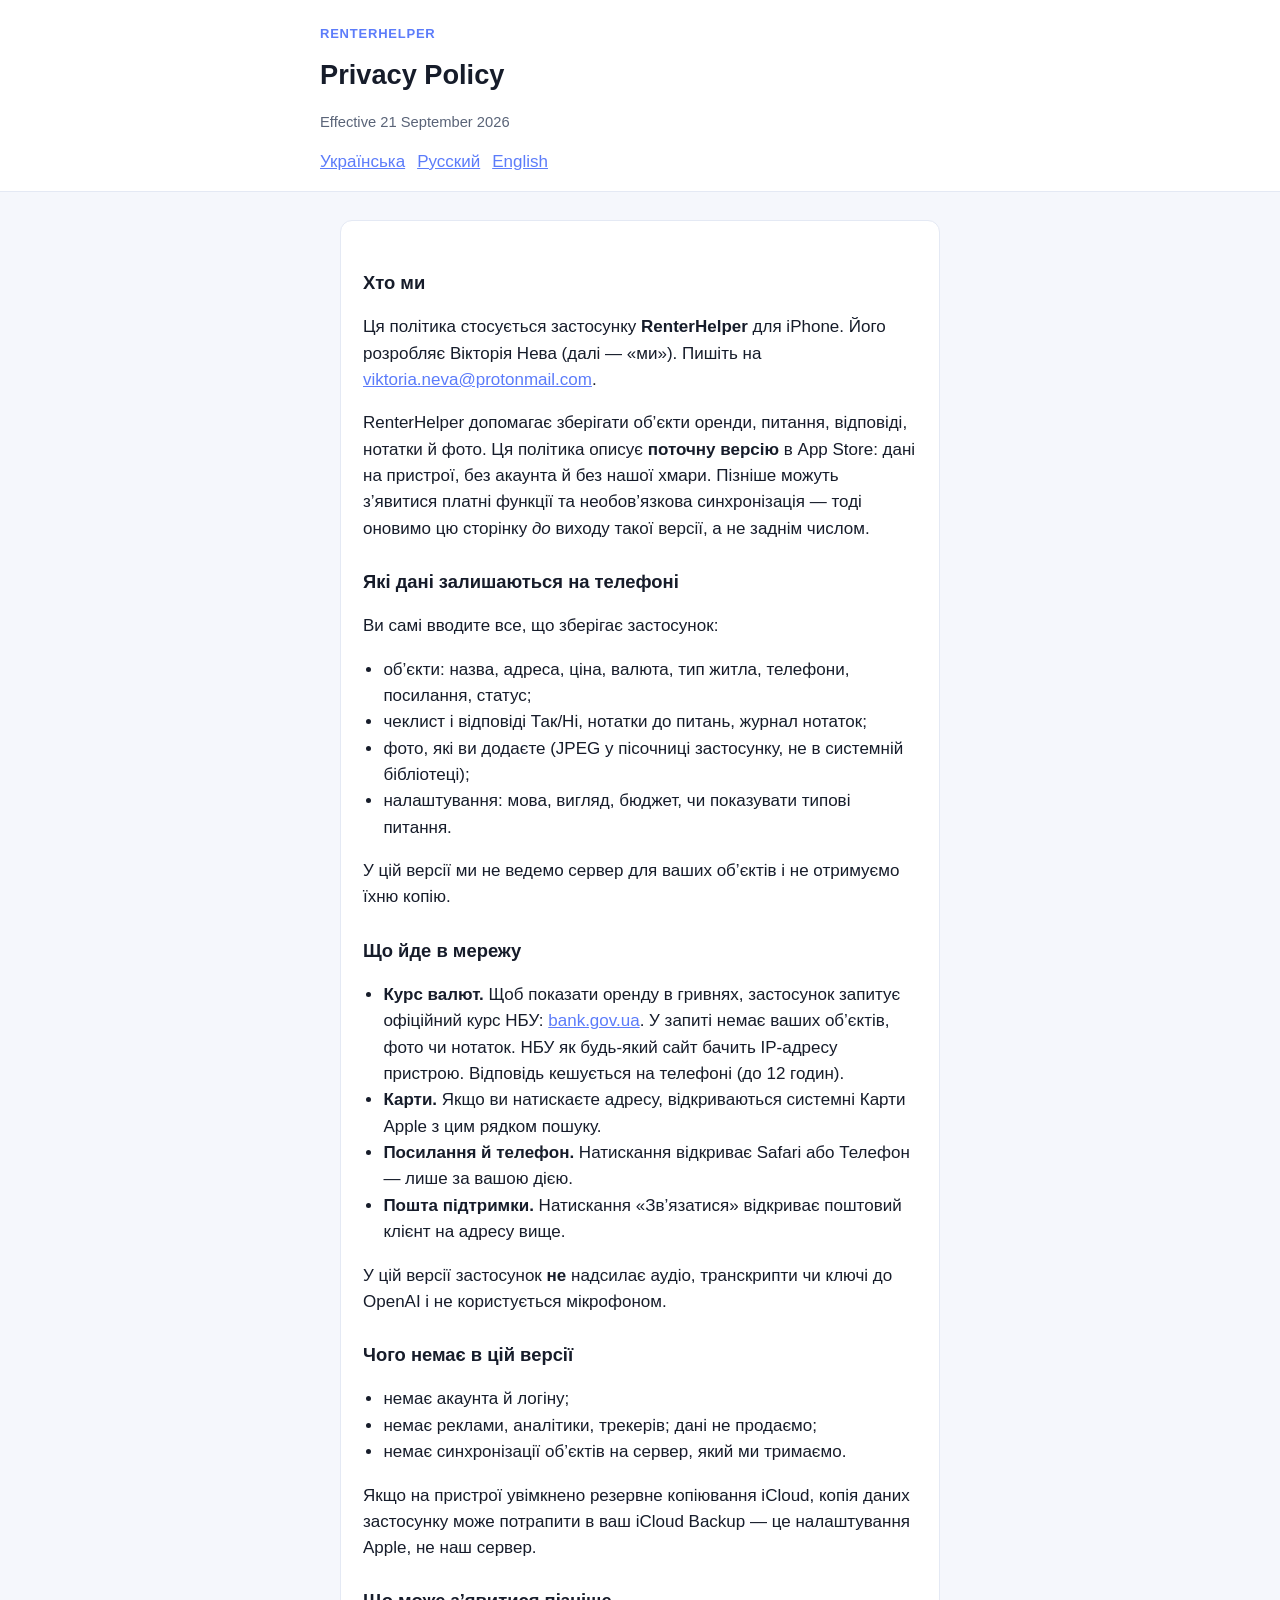
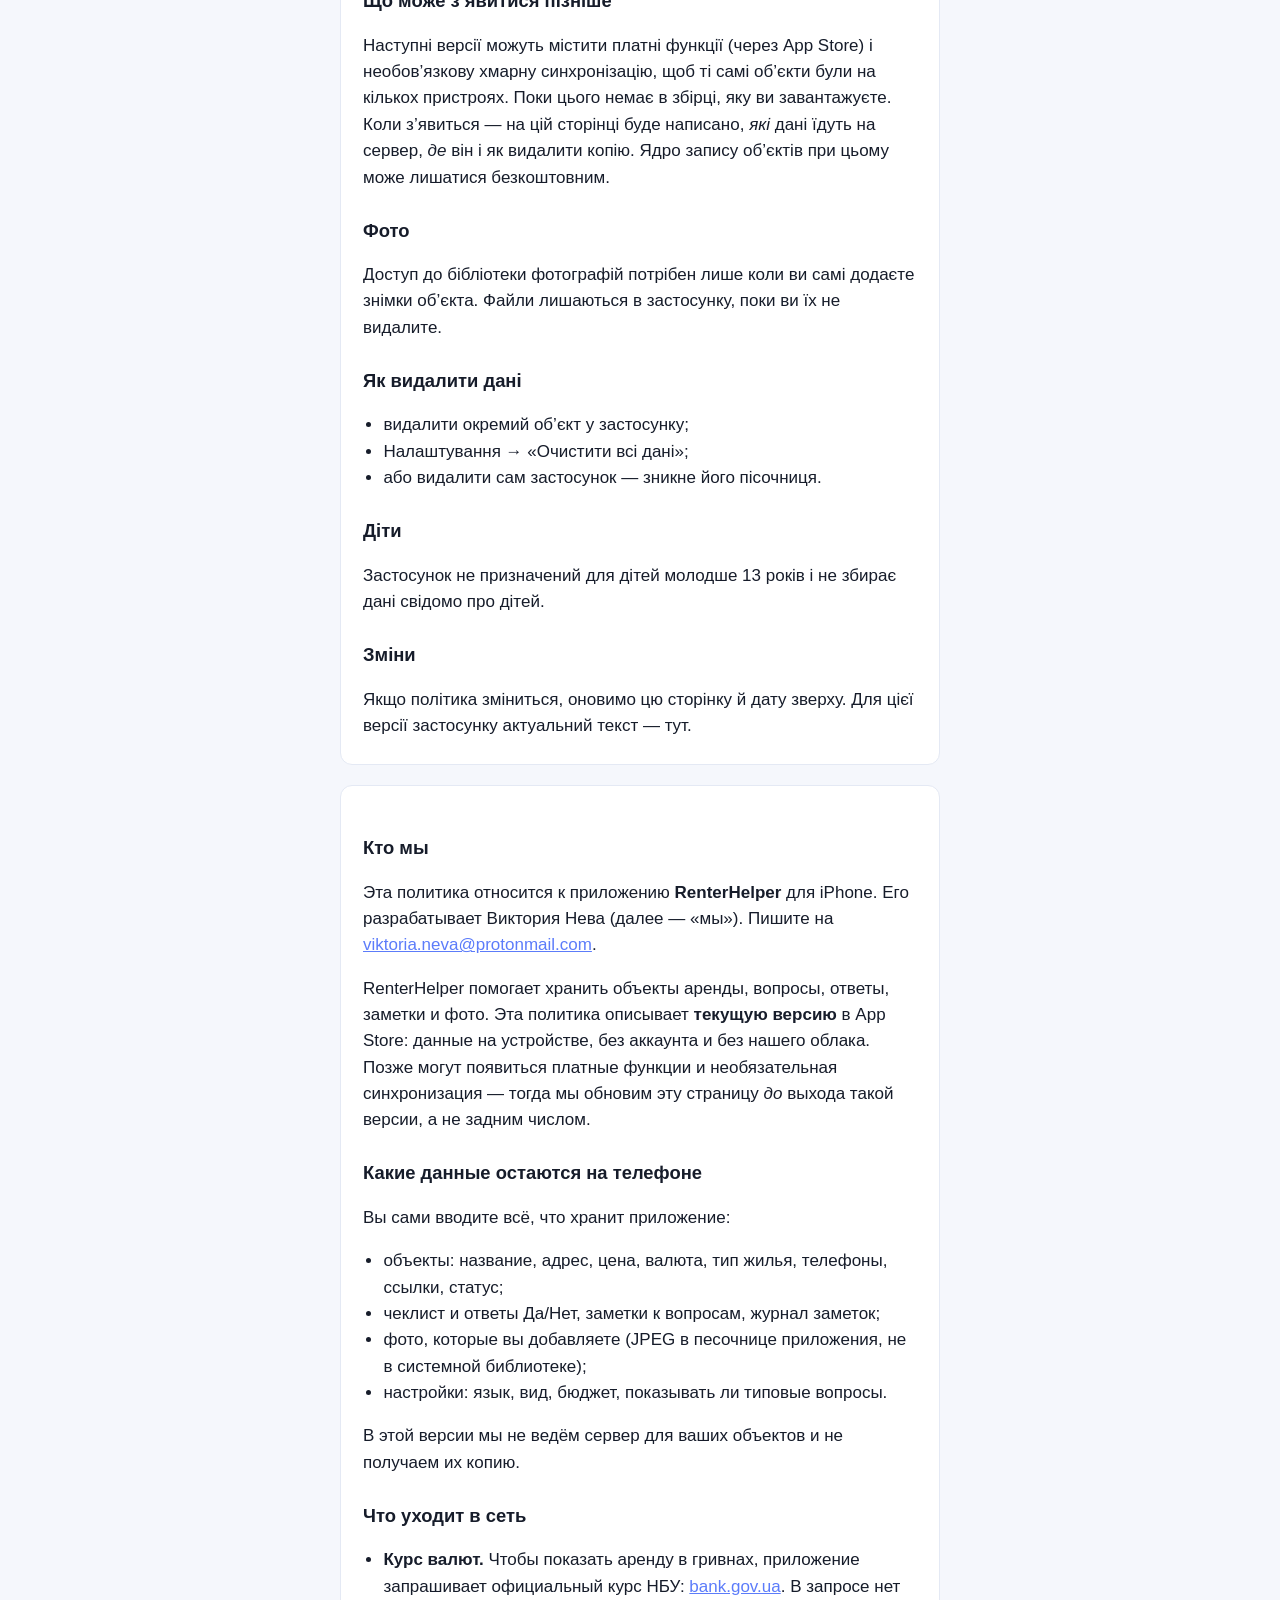
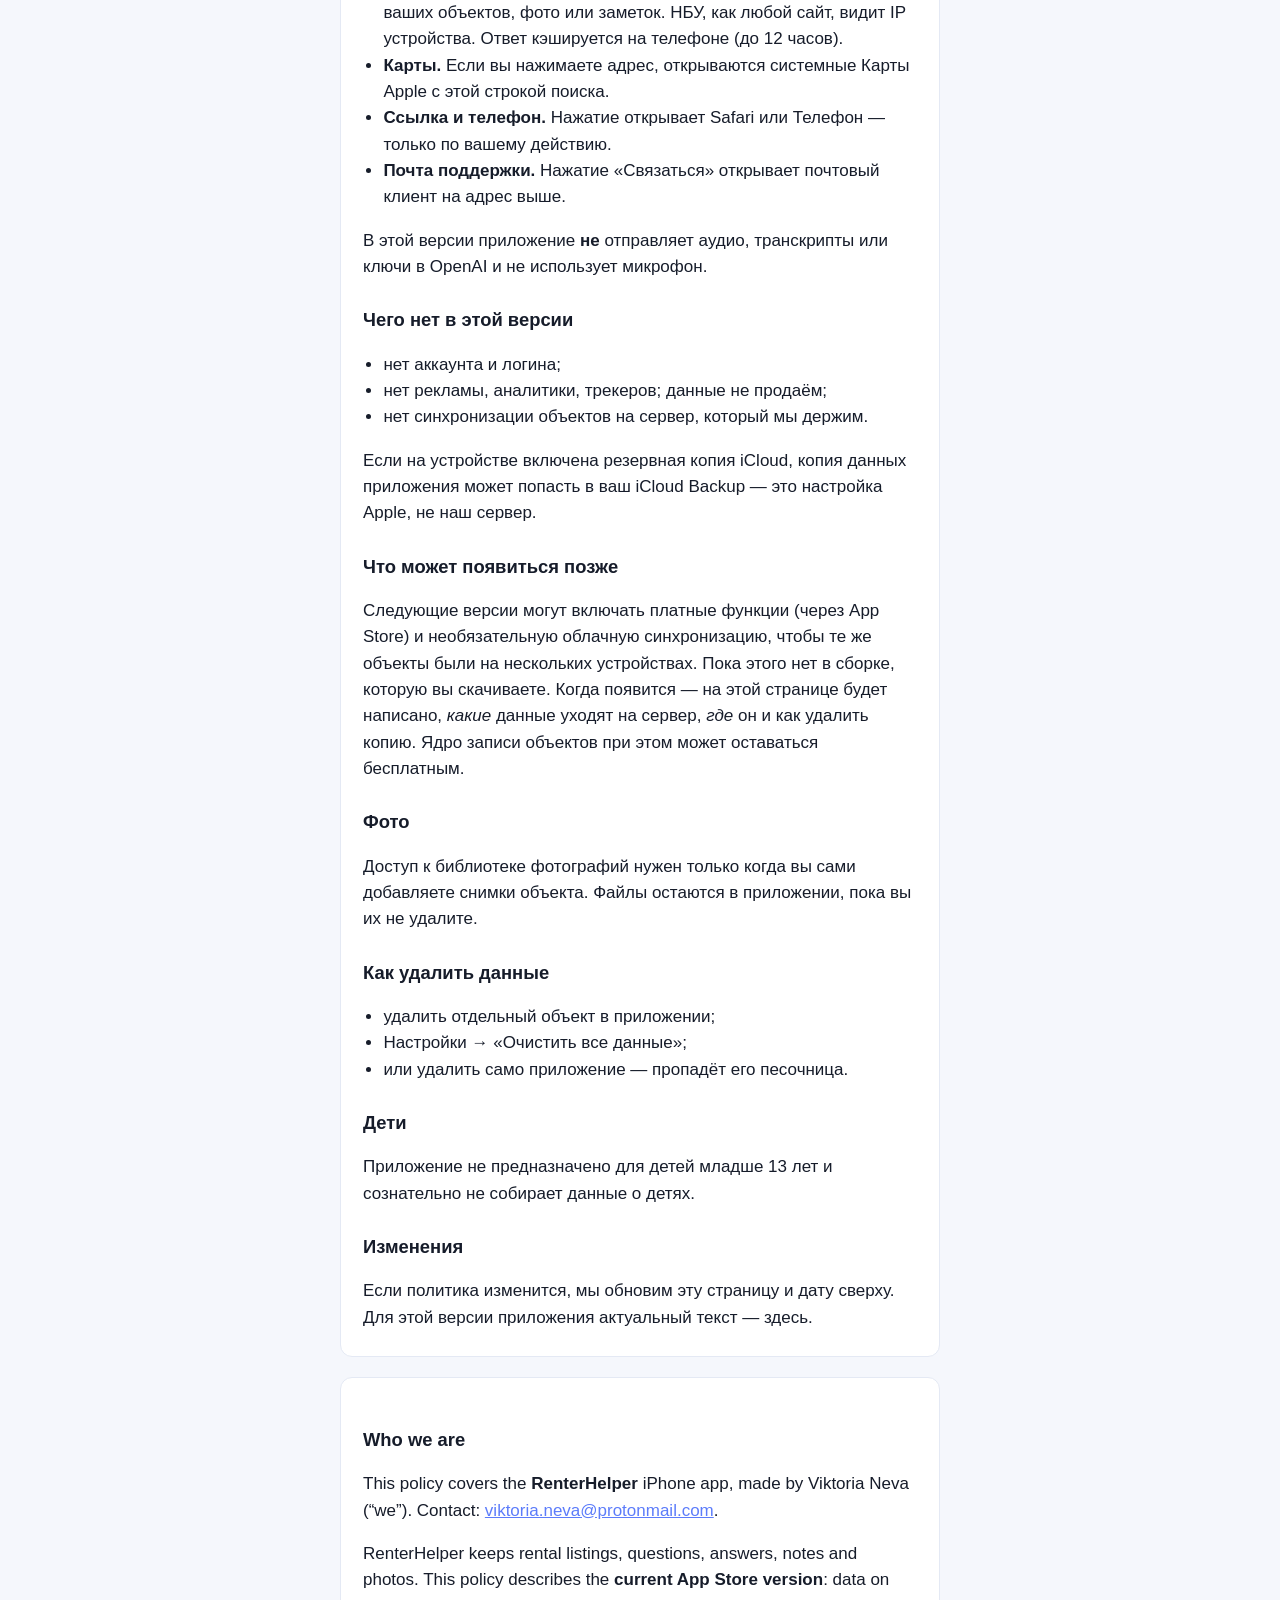
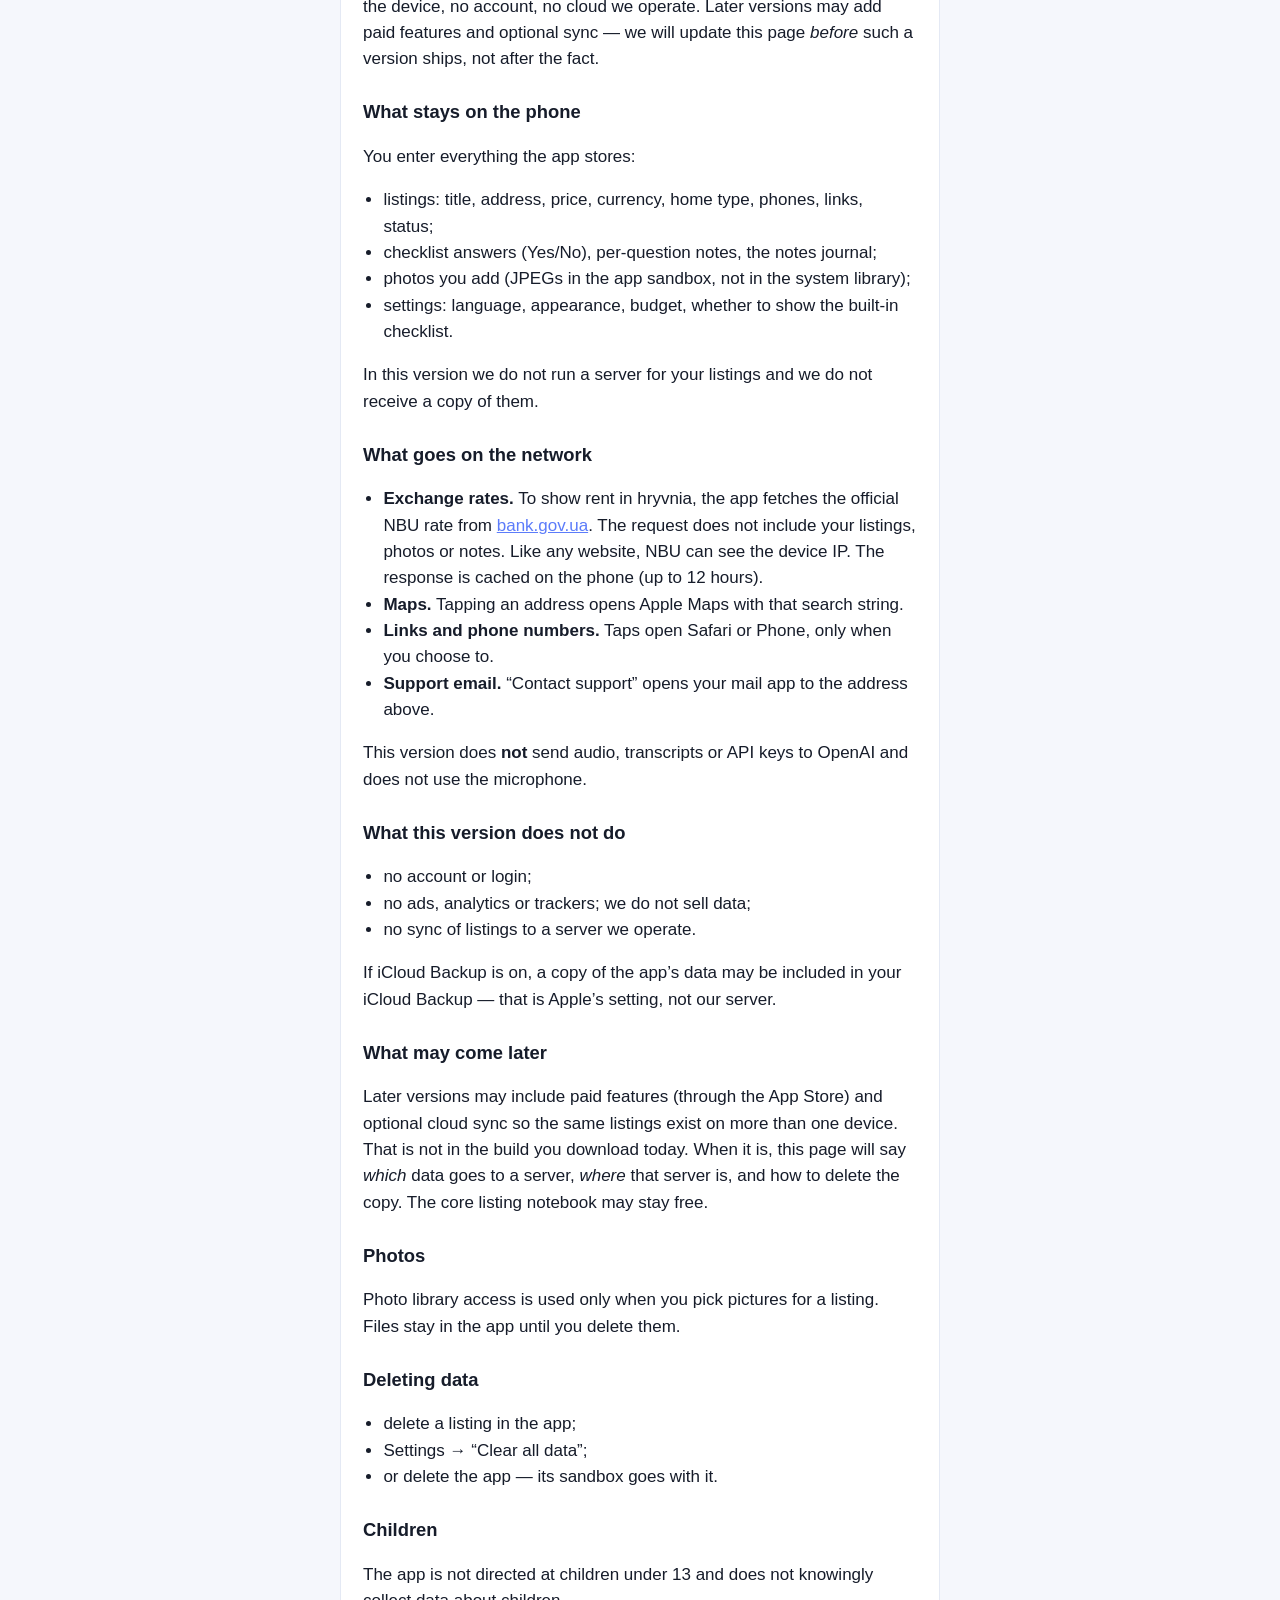
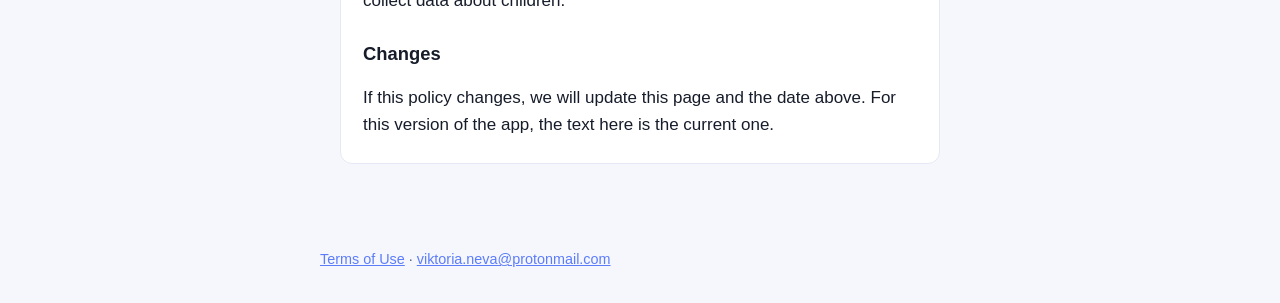
==== commit 51fa4aab: "Use the full developer name on the legal pages Viktoria Neva / Вікторія Нева / Виктория Нева — not t" ====
--- a/privacy.html
+++ b/privacy.html
@@ -22,7 +22,7 @@
   <main>
     <article id="uk" lang="uk">
       <h2>Хто ми</h2>
-      <p>Ця політика стосується застосунку <strong>RenterHelper</strong> для iPhone. Його розробляє Вікторія (далі — «ми»). Пишіть на <a href="mailto:viktoria.neva@protonmail.com">viktoria.neva@protonmail.com</a>.</p>
+      <p>Ця політика стосується застосунку <strong>RenterHelper</strong> для iPhone. Його розробляє Вікторія Нева (далі — «ми»). Пишіть на <a href="mailto:viktoria.neva@protonmail.com">viktoria.neva@protonmail.com</a>.</p>
       <p>RenterHelper допомагає зберігати об’єкти оренди, питання, відповіді, нотатки й фото. Ця політика описує <strong>поточну версію</strong> в App Store: дані на пристрої, без акаунта й без нашої хмари. Пізніше можуть з’явитися платні функції та необов’язкова синхронізація — тоді оновимо цю сторінку <em>до</em> виходу такої версії, а не заднім числом.</p>
 
       <h2>Які дані залишаються на телефоні</h2>
@@ -74,7 +74,7 @@
 
     <article id="ru" lang="ru">
       <h2>Кто мы</h2>
-      <p>Эта политика относится к приложению <strong>RenterHelper</strong> для iPhone. Его разрабатывает Виктория (далее — «мы»). Пишите на <a href="mailto:viktoria.neva@protonmail.com">viktoria.neva@protonmail.com</a>.</p>
+      <p>Эта политика относится к приложению <strong>RenterHelper</strong> для iPhone. Его разрабатывает Виктория Нева (далее — «мы»). Пишите на <a href="mailto:viktoria.neva@protonmail.com">viktoria.neva@protonmail.com</a>.</p>
       <p>RenterHelper помогает хранить объекты аренды, вопросы, ответы, заметки и фото. Эта политика описывает <strong>текущую версию</strong> в App Store: данные на устройстве, без аккаунта и без нашего облака. Позже могут появиться платные функции и необязательная синхронизация — тогда мы обновим эту страницу <em>до</em> выхода такой версии, а не задним числом.</p>
 
       <h2>Какие данные остаются на телефоне</h2>
@@ -126,7 +126,7 @@
 
     <article id="en" lang="en">
       <h2>Who we are</h2>
-      <p>This policy covers the <strong>RenterHelper</strong> iPhone app, made by Viktoria (“we”). Contact: <a href="mailto:viktoria.neva@protonmail.com">viktoria.neva@protonmail.com</a>.</p>
+      <p>This policy covers the <strong>RenterHelper</strong> iPhone app, made by Viktoria Neva (“we”). Contact: <a href="mailto:viktoria.neva@protonmail.com">viktoria.neva@protonmail.com</a>.</p>
       <p>RenterHelper keeps rental listings, questions, answers, notes and photos. This policy describes the <strong>current App Store version</strong>: data on the device, no account, no cloud we operate. Later versions may add paid features and optional sync — we will update this page <em>before</em> such a version ships, not after the fact.</p>
 
       <h2>What stays on the phone</h2>
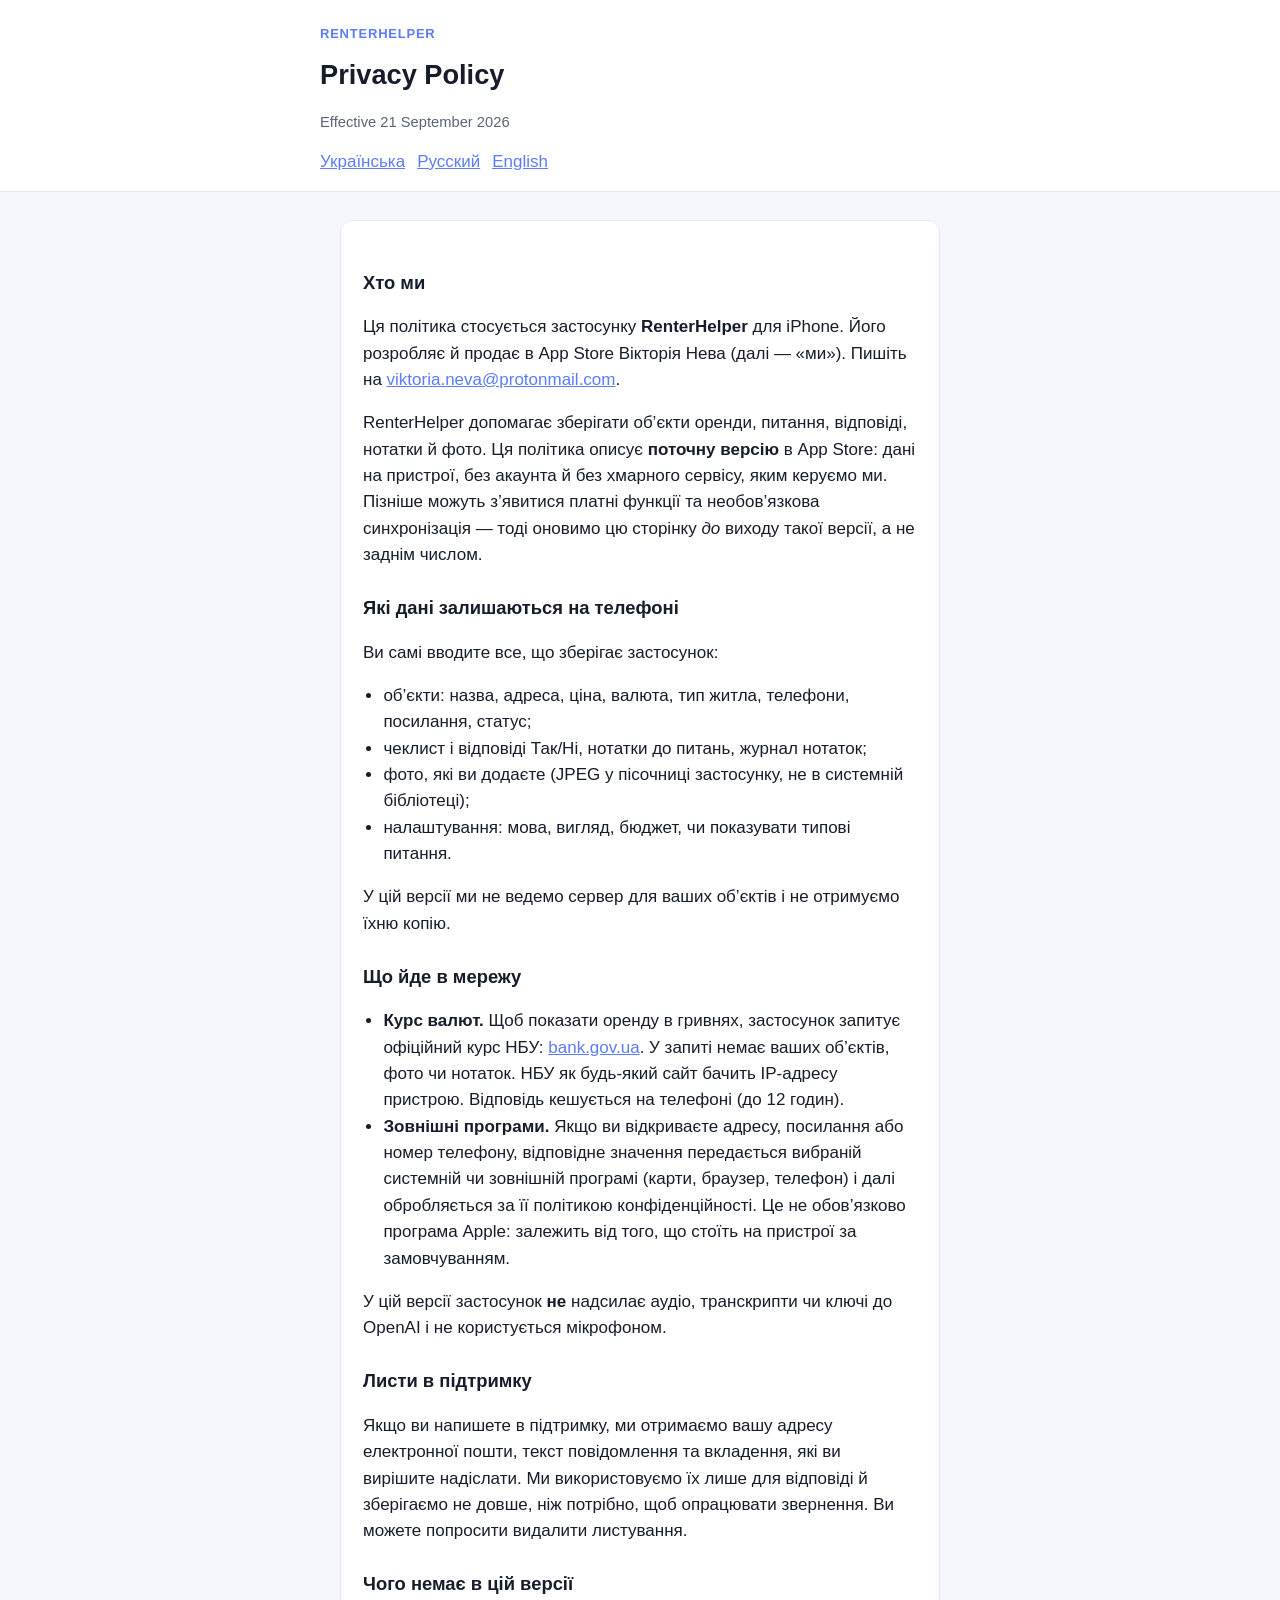
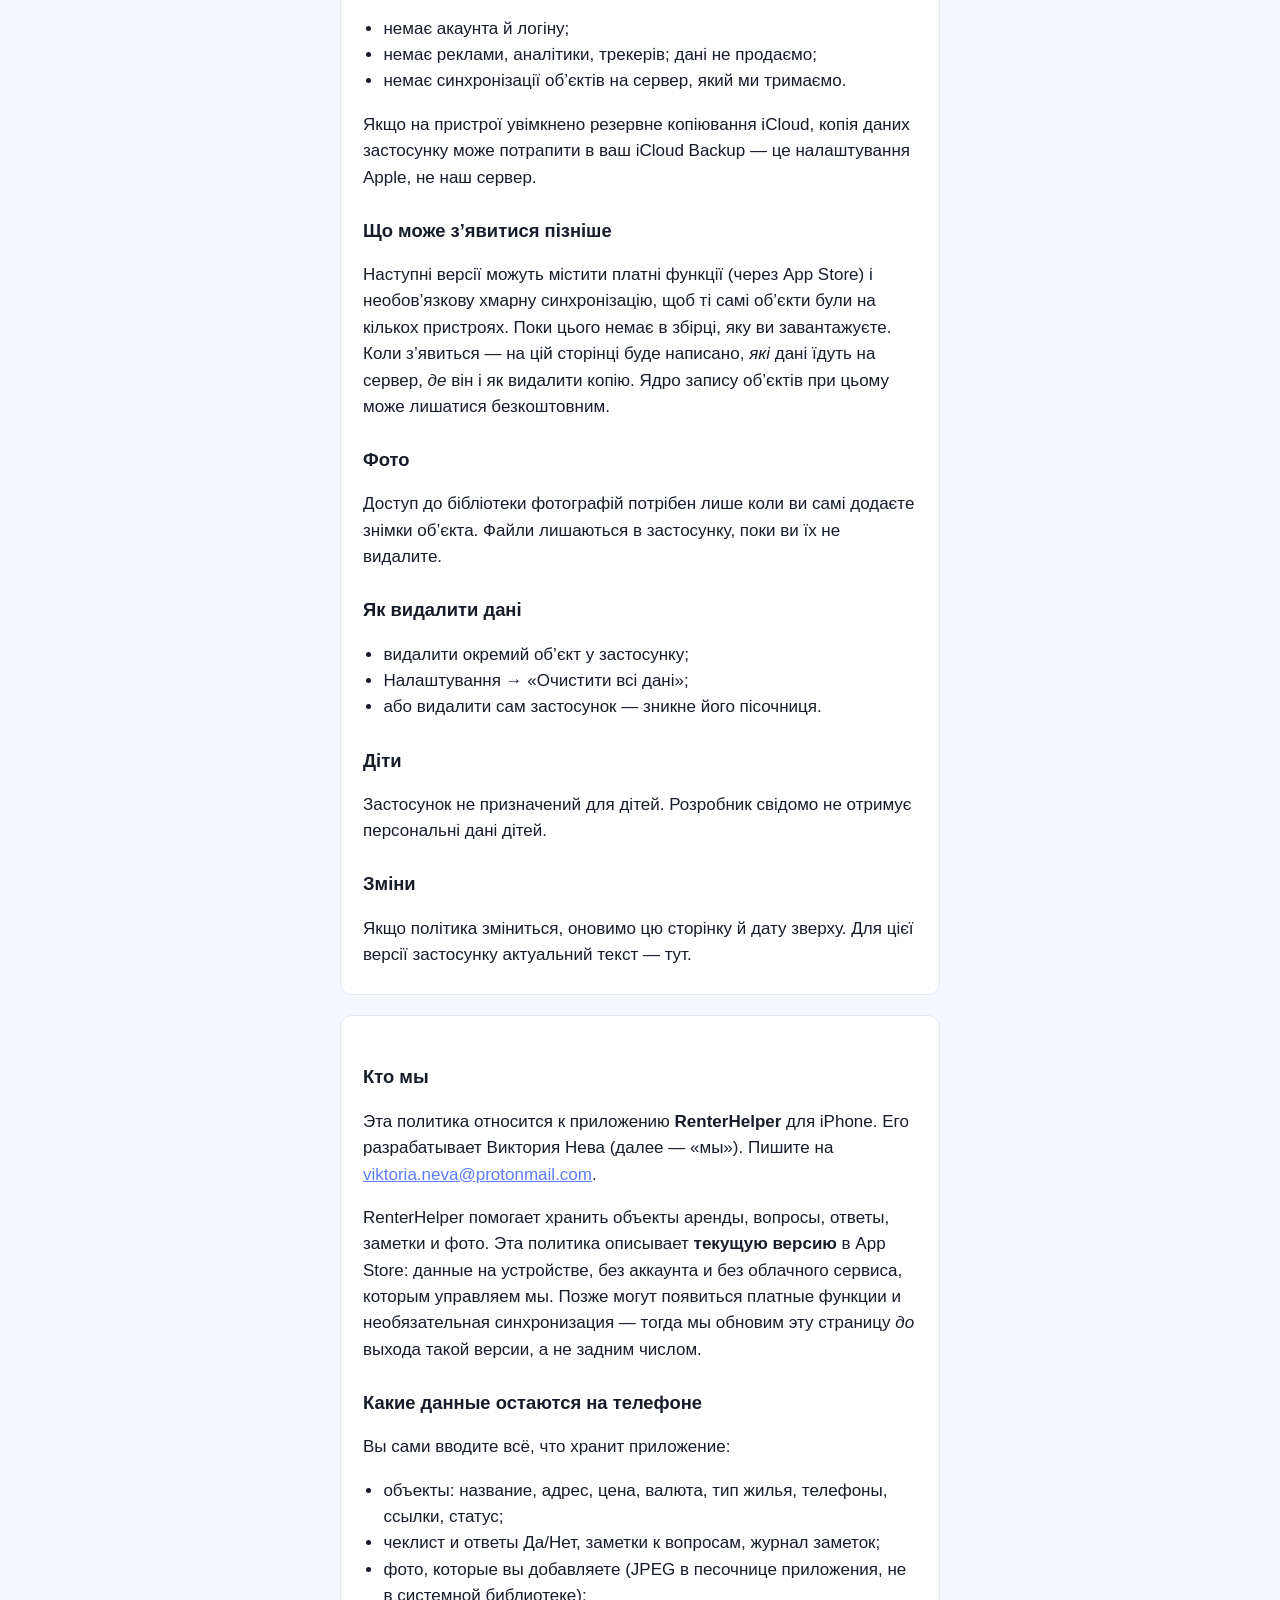
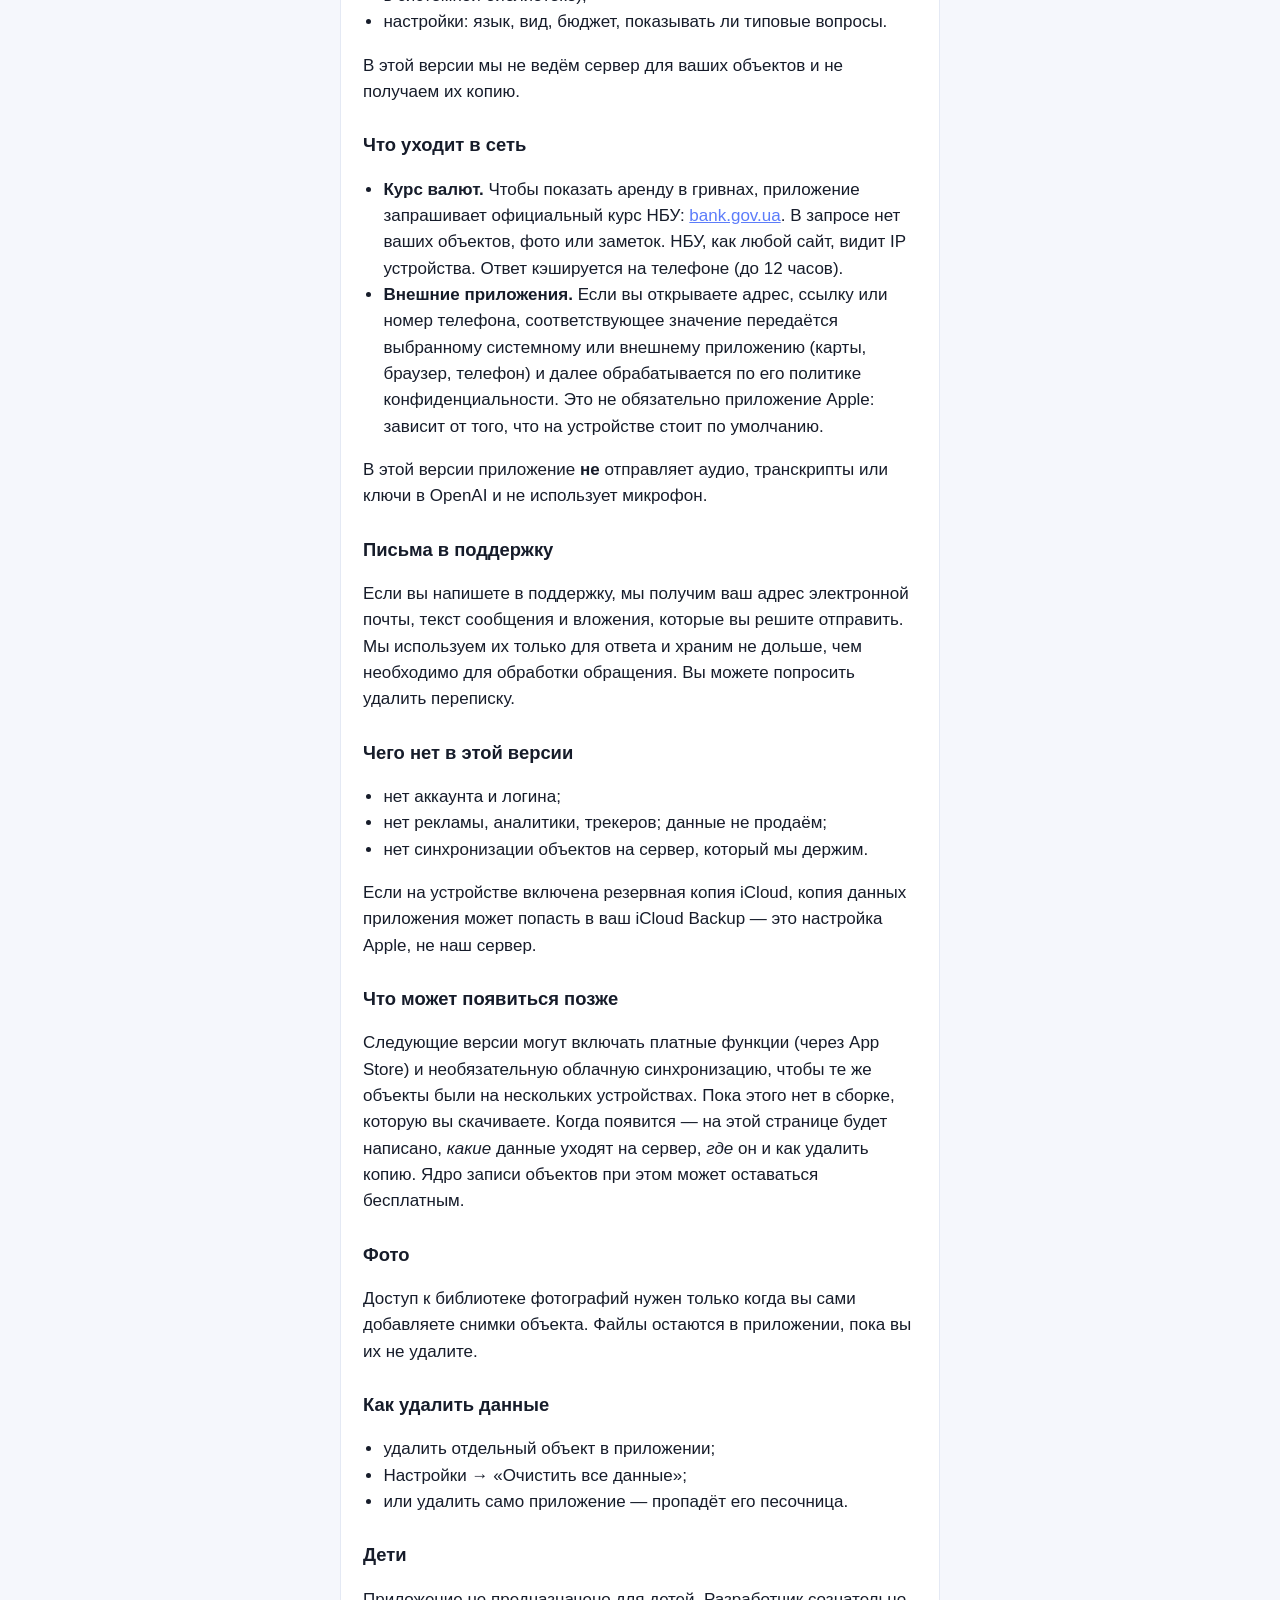
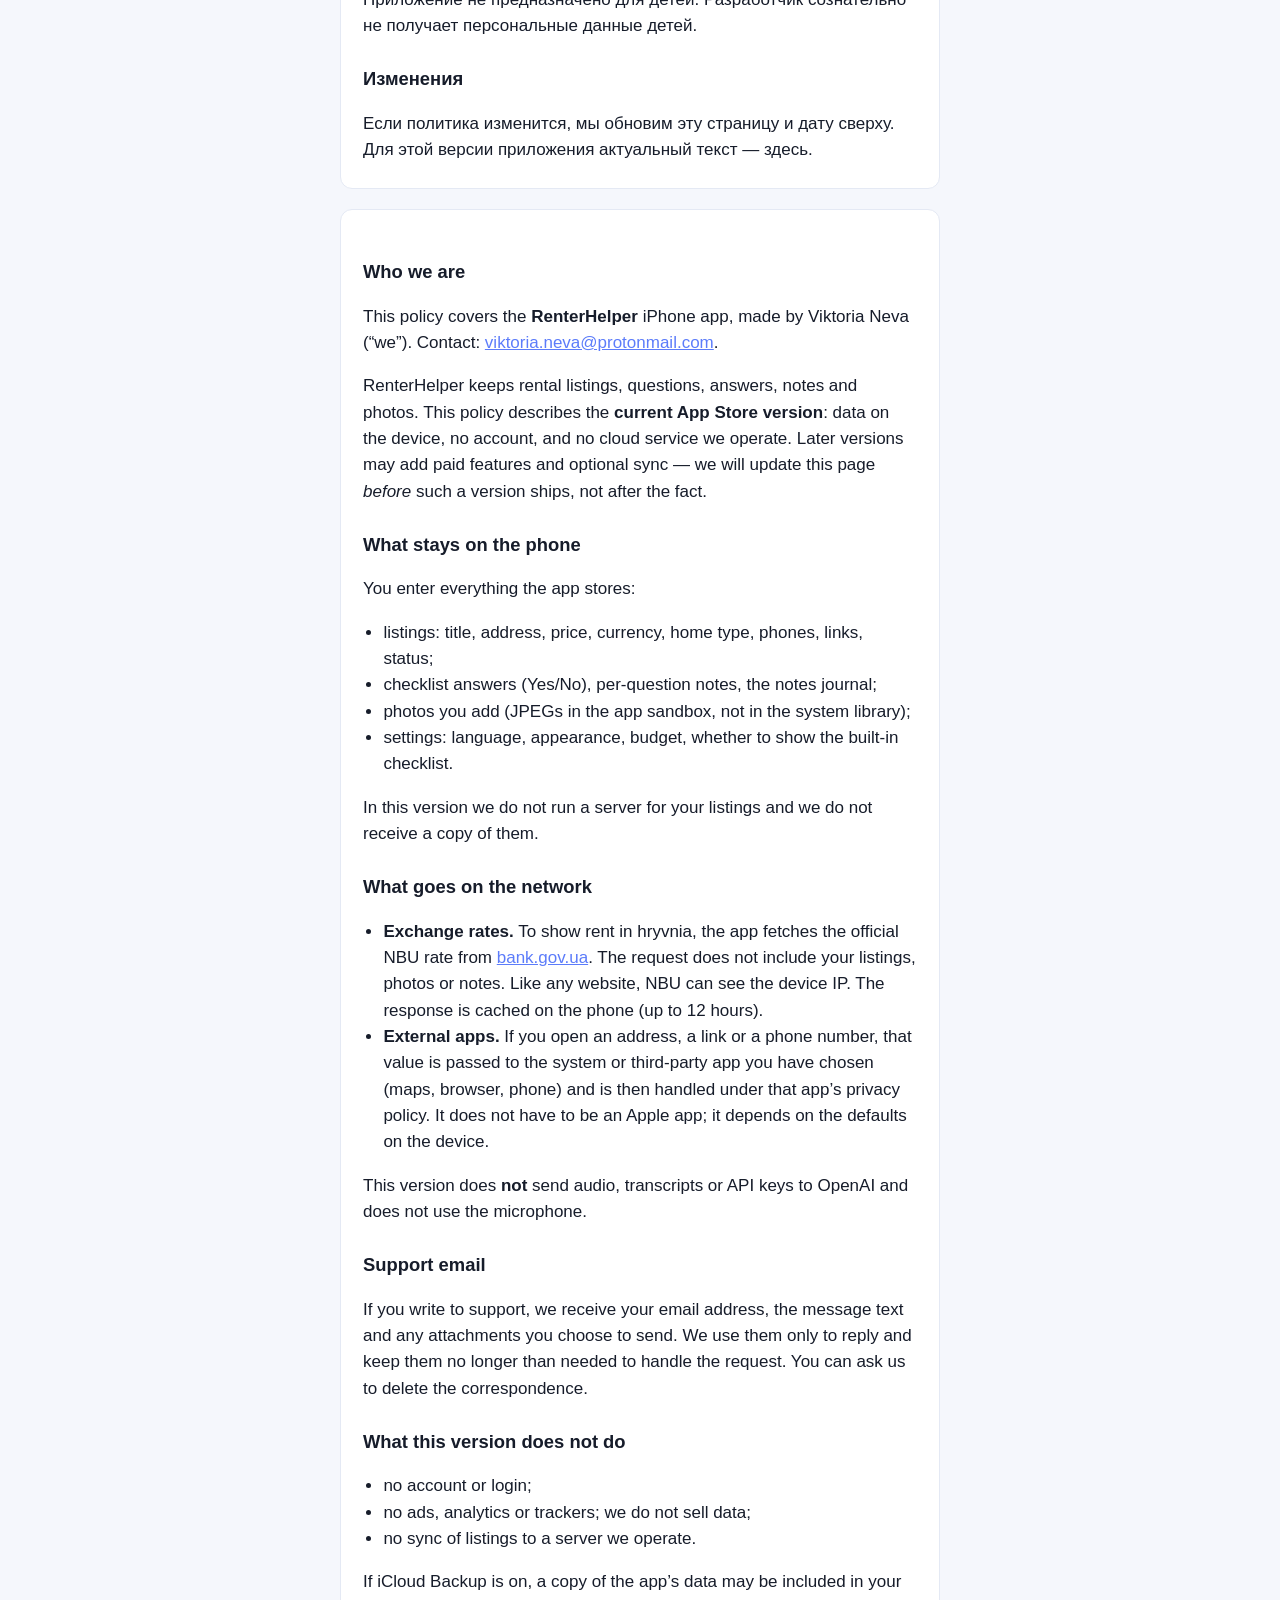
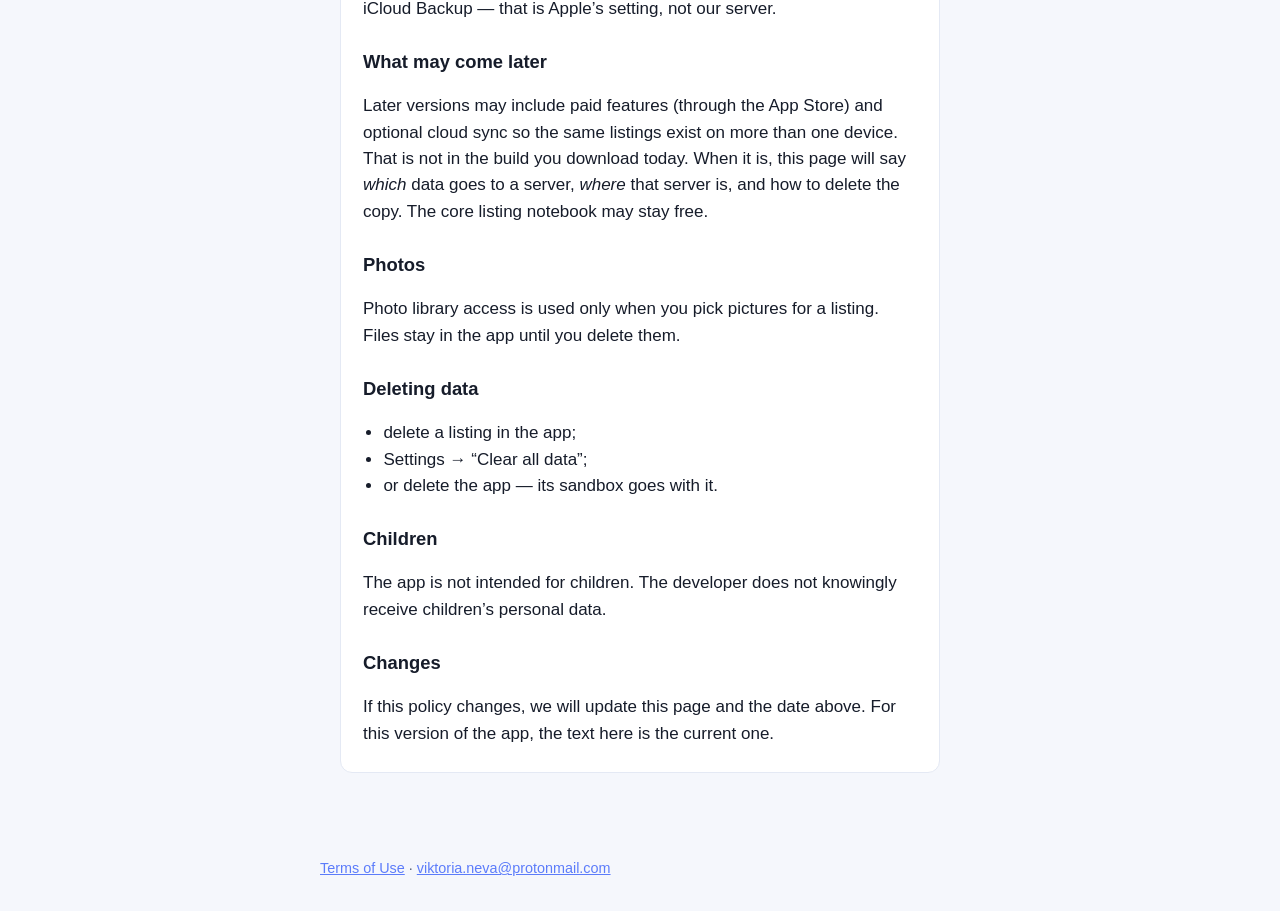
==== commit a6e58b26: "Tighten the legal pages before App Store review Cloud wording vs iCloud Backup, support mail as the " ====
--- a/privacy.html
+++ b/privacy.html
@@ -22,8 +22,8 @@
   <main>
     <article id="uk" lang="uk">
       <h2>Хто ми</h2>
-      <p>Ця політика стосується застосунку <strong>RenterHelper</strong> для iPhone. Його розробляє Вікторія Нева (далі — «ми»). Пишіть на <a href="mailto:viktoria.neva@protonmail.com">viktoria.neva@protonmail.com</a>.</p>
-      <p>RenterHelper допомагає зберігати об’єкти оренди, питання, відповіді, нотатки й фото. Ця політика описує <strong>поточну версію</strong> в App Store: дані на пристрої, без акаунта й без нашої хмари. Пізніше можуть з’явитися платні функції та необов’язкова синхронізація — тоді оновимо цю сторінку <em>до</em> виходу такої версії, а не заднім числом.</p>
+      <p>Ця політика стосується застосунку <strong>RenterHelper</strong> для iPhone. Його розробляє й продає в App Store Вікторія Нева (далі — «ми»). Пишіть на <a href="mailto:viktoria.neva@protonmail.com">viktoria.neva@protonmail.com</a>.</p>
+      <p>RenterHelper допомагає зберігати об’єкти оренди, питання, відповіді, нотатки й фото. Ця політика описує <strong>поточну версію</strong> в App Store: дані на пристрої, без акаунта й без хмарного сервісу, яким керуємо ми. Пізніше можуть з’явитися платні функції та необов’язкова синхронізація — тоді оновимо цю сторінку <em>до</em> виходу такої версії, а не заднім числом.</p>
 
       <h2>Які дані залишаються на телефоні</h2>
       <p>Ви самі вводите все, що зберігає застосунок:</p>
@@ -38,11 +38,12 @@
       <h2>Що йде в мережу</h2>
       <ul>
         <li><strong>Курс валют.</strong> Щоб показати оренду в гривнях, застосунок запитує офіційний курс НБУ: <a href="https://bank.gov.ua/NBUStatService/v1/statdirectory/exchange?json">bank.gov.ua</a>. У запиті немає ваших об’єктів, фото чи нотаток. НБУ як будь-який сайт бачить IP-адресу пристрою. Відповідь кешується на телефоні (до 12 годин).</li>
-        <li><strong>Карти.</strong> Якщо ви натискаєте адресу, відкриваються системні Карти Apple з цим рядком пошуку.</li>
-        <li><strong>Посилання й телефон.</strong> Натискання відкриває Safari або Телефон — лише за вашою дією.</li>
-        <li><strong>Пошта підтримки.</strong> Натискання «Зв’язатися» відкриває поштовий клієнт на адресу вище.</li>
+        <li><strong>Зовнішні програми.</strong> Якщо ви відкриваєте адресу, посилання або номер телефону, відповідне значення передається вибраній системній чи зовнішній програмі (карти, браузер, телефон) і далі обробляється за її політикою конфіденційності. Це не обов’язково програма Apple: залежить від того, що стоїть на пристрої за замовчуванням.</li>
       </ul>
       <p>У цій версії застосунок <strong>не</strong> надсилає аудіо, транскрипти чи ключі до OpenAI і не користується мікрофоном.</p>
+
+      <h2>Листи в підтримку</h2>
+      <p>Якщо ви напишете в підтримку, ми отримаємо вашу адресу електронної пошти, текст повідомлення та вкладення, які ви вирішите надіслати. Ми використовуємо їх лише для відповіді й зберігаємо не довше, ніж потрібно, щоб опрацювати звернення. Ви можете попросити видалити листування.</p>
 
       <h2>Чого немає в цій версії</h2>
       <ul>
@@ -66,7 +67,7 @@
       </ul>
 
       <h2>Діти</h2>
-      <p>Застосунок не призначений для дітей молодше 13 років і не збирає дані свідомо про дітей.</p>
+      <p>Застосунок не призначений для дітей. Розробник свідомо не отримує персональні дані дітей.</p>
 
       <h2>Зміни</h2>
       <p>Якщо політика зміниться, оновимо цю сторінку й дату зверху. Для цієї версії застосунку актуальний текст — тут.</p>
@@ -75,7 +76,7 @@
     <article id="ru" lang="ru">
       <h2>Кто мы</h2>
       <p>Эта политика относится к приложению <strong>RenterHelper</strong> для iPhone. Его разрабатывает Виктория Нева (далее — «мы»). Пишите на <a href="mailto:viktoria.neva@protonmail.com">viktoria.neva@protonmail.com</a>.</p>
-      <p>RenterHelper помогает хранить объекты аренды, вопросы, ответы, заметки и фото. Эта политика описывает <strong>текущую версию</strong> в App Store: данные на устройстве, без аккаунта и без нашего облака. Позже могут появиться платные функции и необязательная синхронизация — тогда мы обновим эту страницу <em>до</em> выхода такой версии, а не задним числом.</p>
+      <p>RenterHelper помогает хранить объекты аренды, вопросы, ответы, заметки и фото. Эта политика описывает <strong>текущую версию</strong> в App Store: данные на устройстве, без аккаунта и без облачного сервиса, которым управляем мы. Позже могут появиться платные функции и необязательная синхронизация — тогда мы обновим эту страницу <em>до</em> выхода такой версии, а не задним числом.</p>
 
       <h2>Какие данные остаются на телефоне</h2>
       <p>Вы сами вводите всё, что хранит приложение:</p>
@@ -90,11 +91,12 @@
       <h2>Что уходит в сеть</h2>
       <ul>
         <li><strong>Курс валют.</strong> Чтобы показать аренду в гривнах, приложение запрашивает официальный курс НБУ: <a href="https://bank.gov.ua/NBUStatService/v1/statdirectory/exchange?json">bank.gov.ua</a>. В запросе нет ваших объектов, фото или заметок. НБУ, как любой сайт, видит IP устройства. Ответ кэшируется на телефоне (до 12 часов).</li>
-        <li><strong>Карты.</strong> Если вы нажимаете адрес, открываются системные Карты Apple с этой строкой поиска.</li>
-        <li><strong>Ссылка и телефон.</strong> Нажатие открывает Safari или Телефон — только по вашему действию.</li>
-        <li><strong>Почта поддержки.</strong> Нажатие «Связаться» открывает почтовый клиент на адрес выше.</li>
+        <li><strong>Внешние приложения.</strong> Если вы открываете адрес, ссылку или номер телефона, соответствующее значение передаётся выбранному системному или внешнему приложению (карты, браузер, телефон) и далее обрабатывается по его политике конфиденциальности. Это не обязательно приложение Apple: зависит от того, что на устройстве стоит по умолчанию.</li>
       </ul>
       <p>В этой версии приложение <strong>не</strong> отправляет аудио, транскрипты или ключи в OpenAI и не использует микрофон.</p>
+
+      <h2>Письма в поддержку</h2>
+      <p>Если вы напишете в поддержку, мы получим ваш адрес электронной почты, текст сообщения и вложения, которые вы решите отправить. Мы используем их только для ответа и храним не дольше, чем необходимо для обработки обращения. Вы можете попросить удалить переписку.</p>
 
       <h2>Чего нет в этой версии</h2>
       <ul>
@@ -118,7 +120,7 @@
       </ul>
 
       <h2>Дети</h2>
-      <p>Приложение не предназначено для детей младше 13 лет и сознательно не собирает данные о детях.</p>
+      <p>Приложение не предназначено для детей. Разработчик сознательно не получает персональные данные детей.</p>
 
       <h2>Изменения</h2>
       <p>Если политика изменится, мы обновим эту страницу и дату сверху. Для этой версии приложения актуальный текст — здесь.</p>
@@ -127,7 +129,7 @@
     <article id="en" lang="en">
       <h2>Who we are</h2>
       <p>This policy covers the <strong>RenterHelper</strong> iPhone app, made by Viktoria Neva (“we”). Contact: <a href="mailto:viktoria.neva@protonmail.com">viktoria.neva@protonmail.com</a>.</p>
-      <p>RenterHelper keeps rental listings, questions, answers, notes and photos. This policy describes the <strong>current App Store version</strong>: data on the device, no account, no cloud we operate. Later versions may add paid features and optional sync — we will update this page <em>before</em> such a version ships, not after the fact.</p>
+      <p>RenterHelper keeps rental listings, questions, answers, notes and photos. This policy describes the <strong>current App Store version</strong>: data on the device, no account, and no cloud service we operate. Later versions may add paid features and optional sync — we will update this page <em>before</em> such a version ships, not after the fact.</p>
 
       <h2>What stays on the phone</h2>
       <p>You enter everything the app stores:</p>
@@ -142,11 +144,12 @@
       <h2>What goes on the network</h2>
       <ul>
         <li><strong>Exchange rates.</strong> To show rent in hryvnia, the app fetches the official NBU rate from <a href="https://bank.gov.ua/NBUStatService/v1/statdirectory/exchange?json">bank.gov.ua</a>. The request does not include your listings, photos or notes. Like any website, NBU can see the device IP. The response is cached on the phone (up to 12 hours).</li>
-        <li><strong>Maps.</strong> Tapping an address opens Apple Maps with that search string.</li>
-        <li><strong>Links and phone numbers.</strong> Taps open Safari or Phone, only when you choose to.</li>
-        <li><strong>Support email.</strong> “Contact support” opens your mail app to the address above.</li>
+        <li><strong>External apps.</strong> If you open an address, a link or a phone number, that value is passed to the system or third-party app you have chosen (maps, browser, phone) and is then handled under that app’s privacy policy. It does not have to be an Apple app; it depends on the defaults on the device.</li>
       </ul>
       <p>This version does <strong>not</strong> send audio, transcripts or API keys to OpenAI and does not use the microphone.</p>
+
+      <h2>Support email</h2>
+      <p>If you write to support, we receive your email address, the message text and any attachments you choose to send. We use them only to reply and keep them no longer than needed to handle the request. You can ask us to delete the correspondence.</p>
 
       <h2>What this version does not do</h2>
       <ul>
@@ -170,7 +173,7 @@
       </ul>
 
       <h2>Children</h2>
-      <p>The app is not directed at children under 13 and does not knowingly collect data about children.</p>
+      <p>The app is not intended for children. The developer does not knowingly receive children’s personal data.</p>
 
       <h2>Changes</h2>
       <p>If this policy changes, we will update this page and the date above. For this version of the app, the text here is the current one.</p>
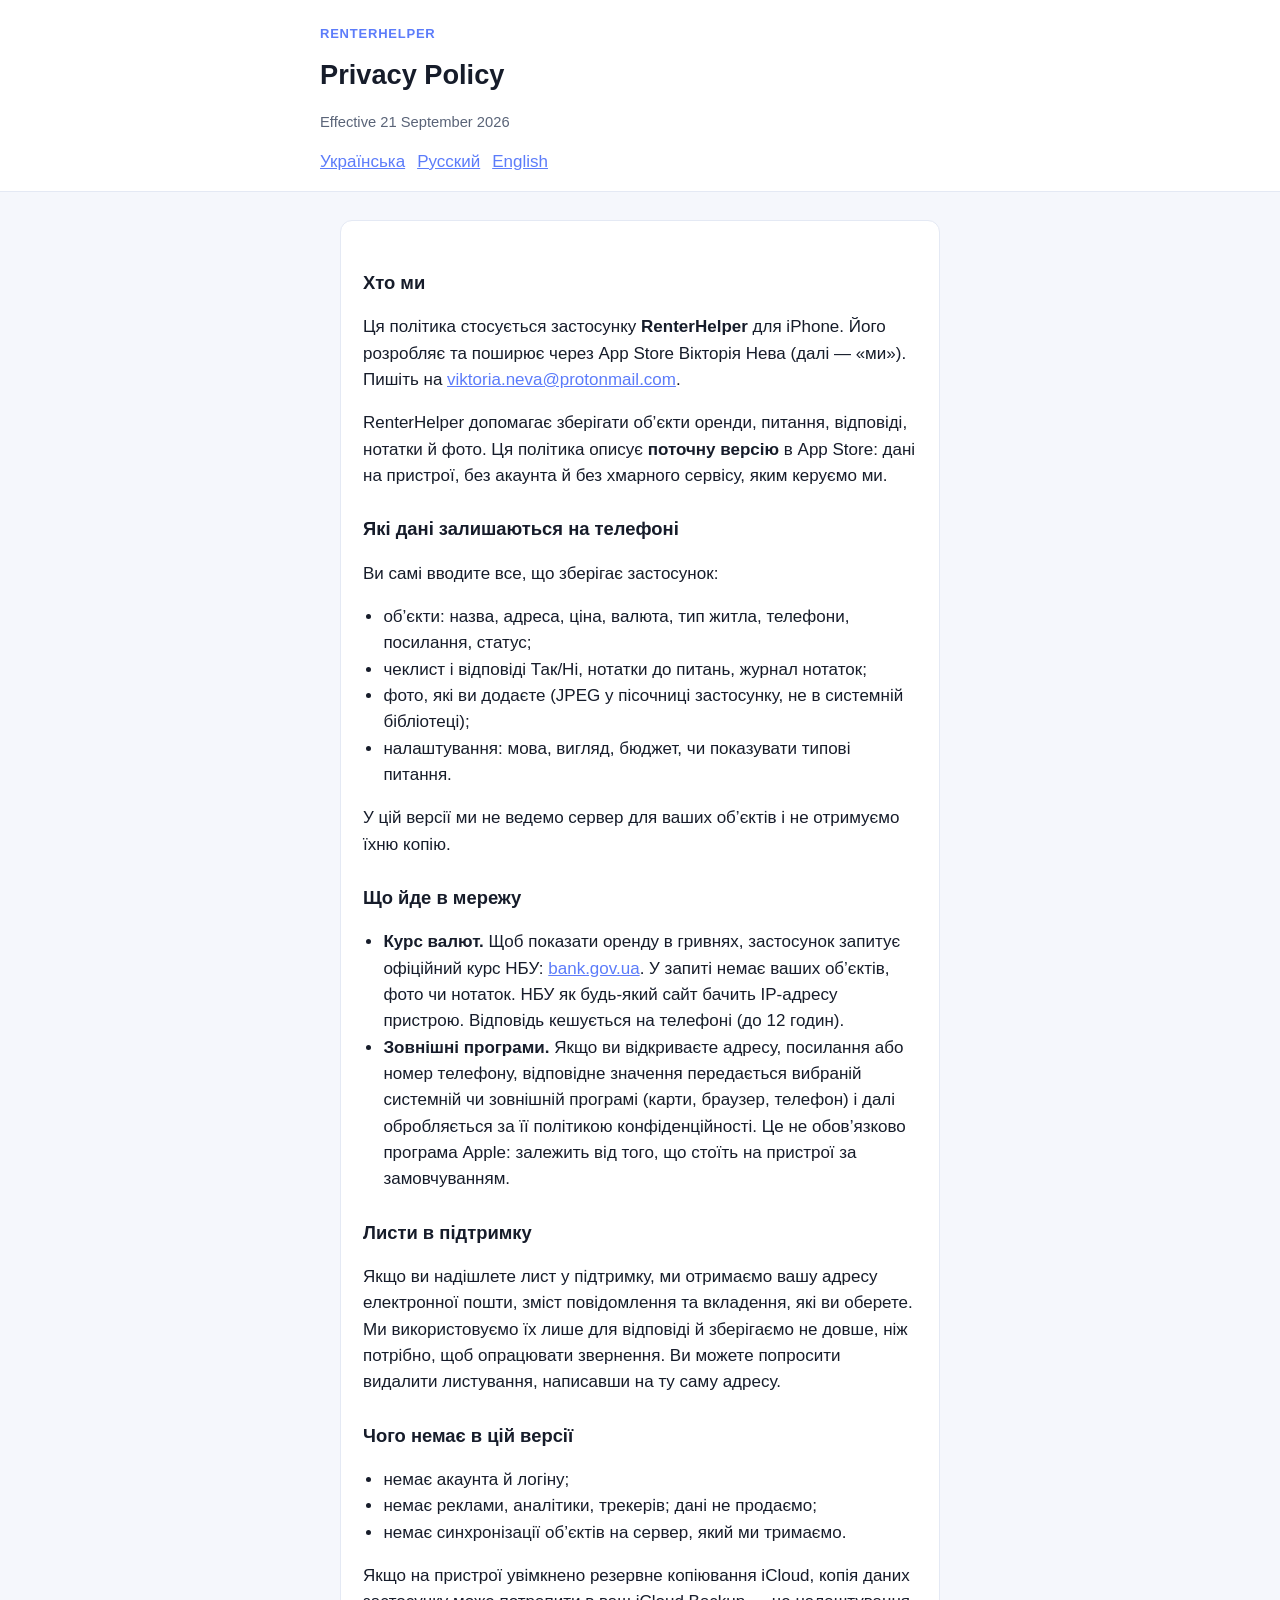
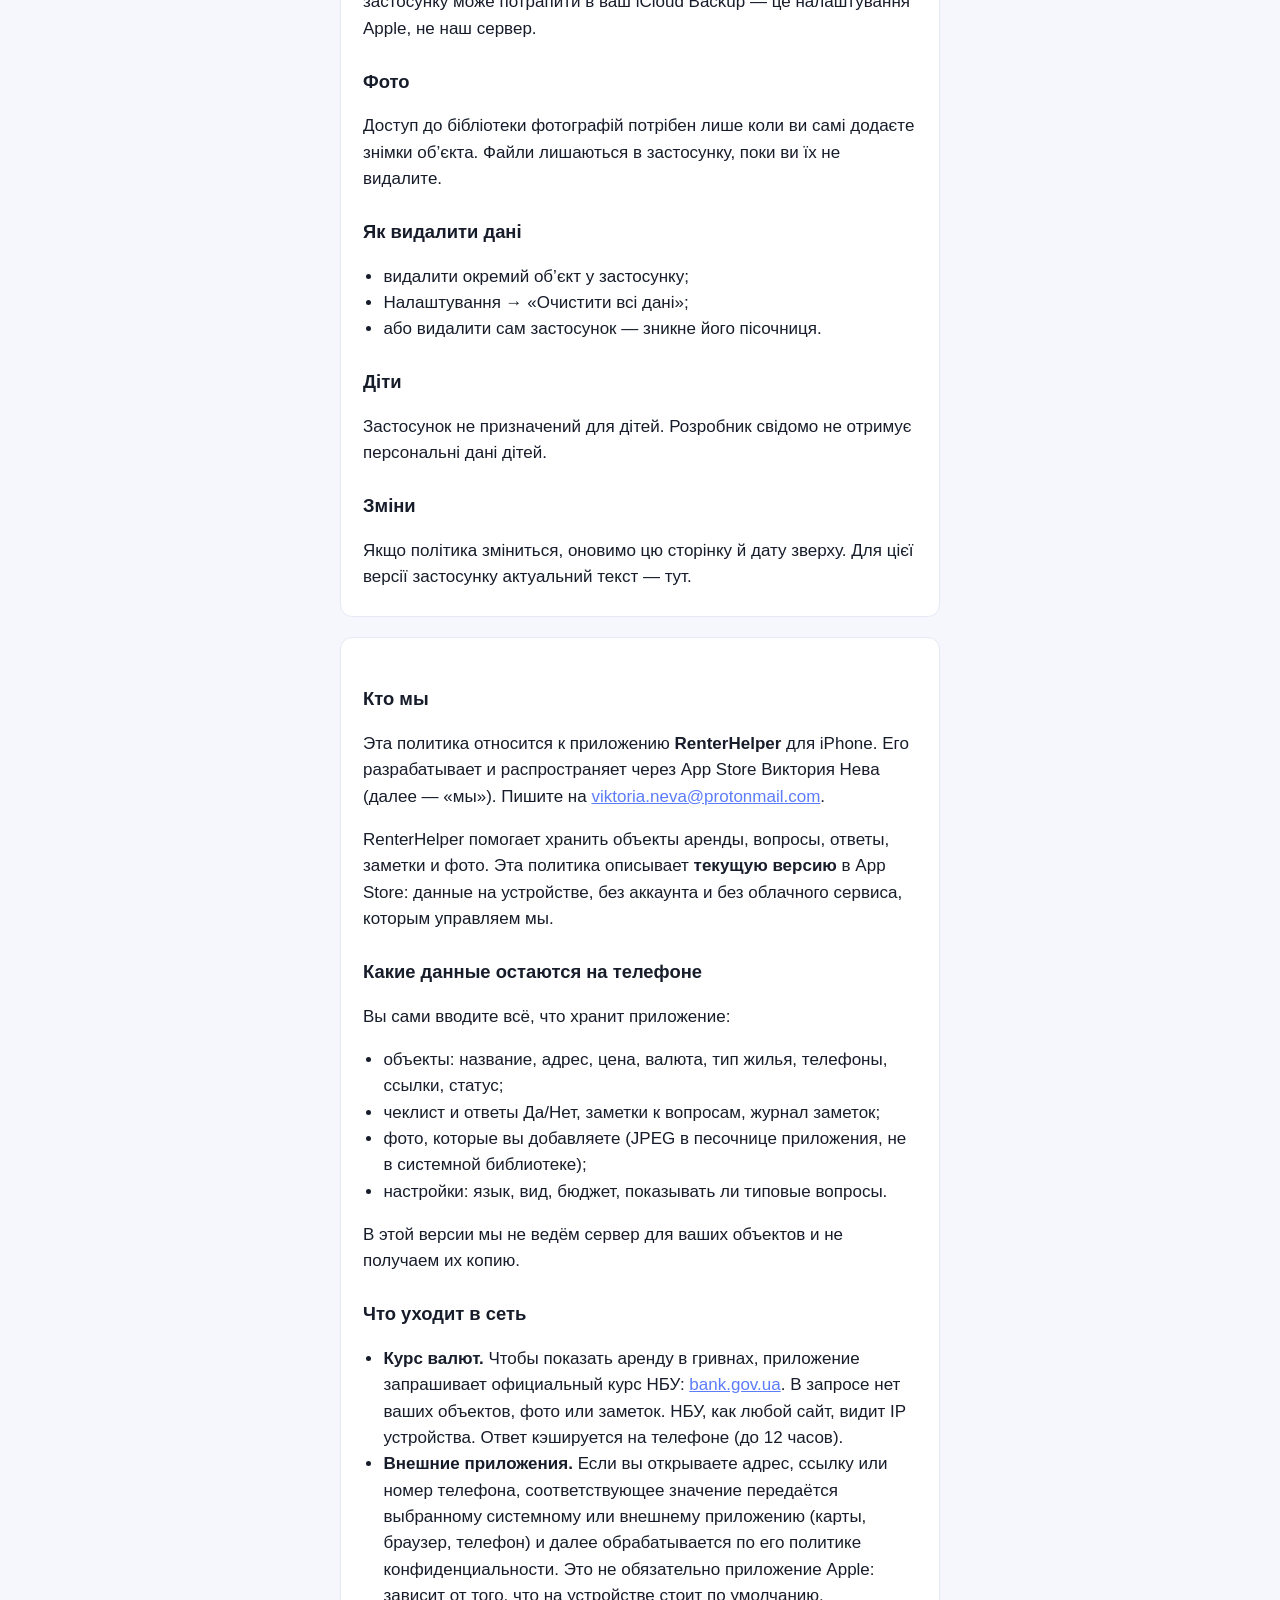
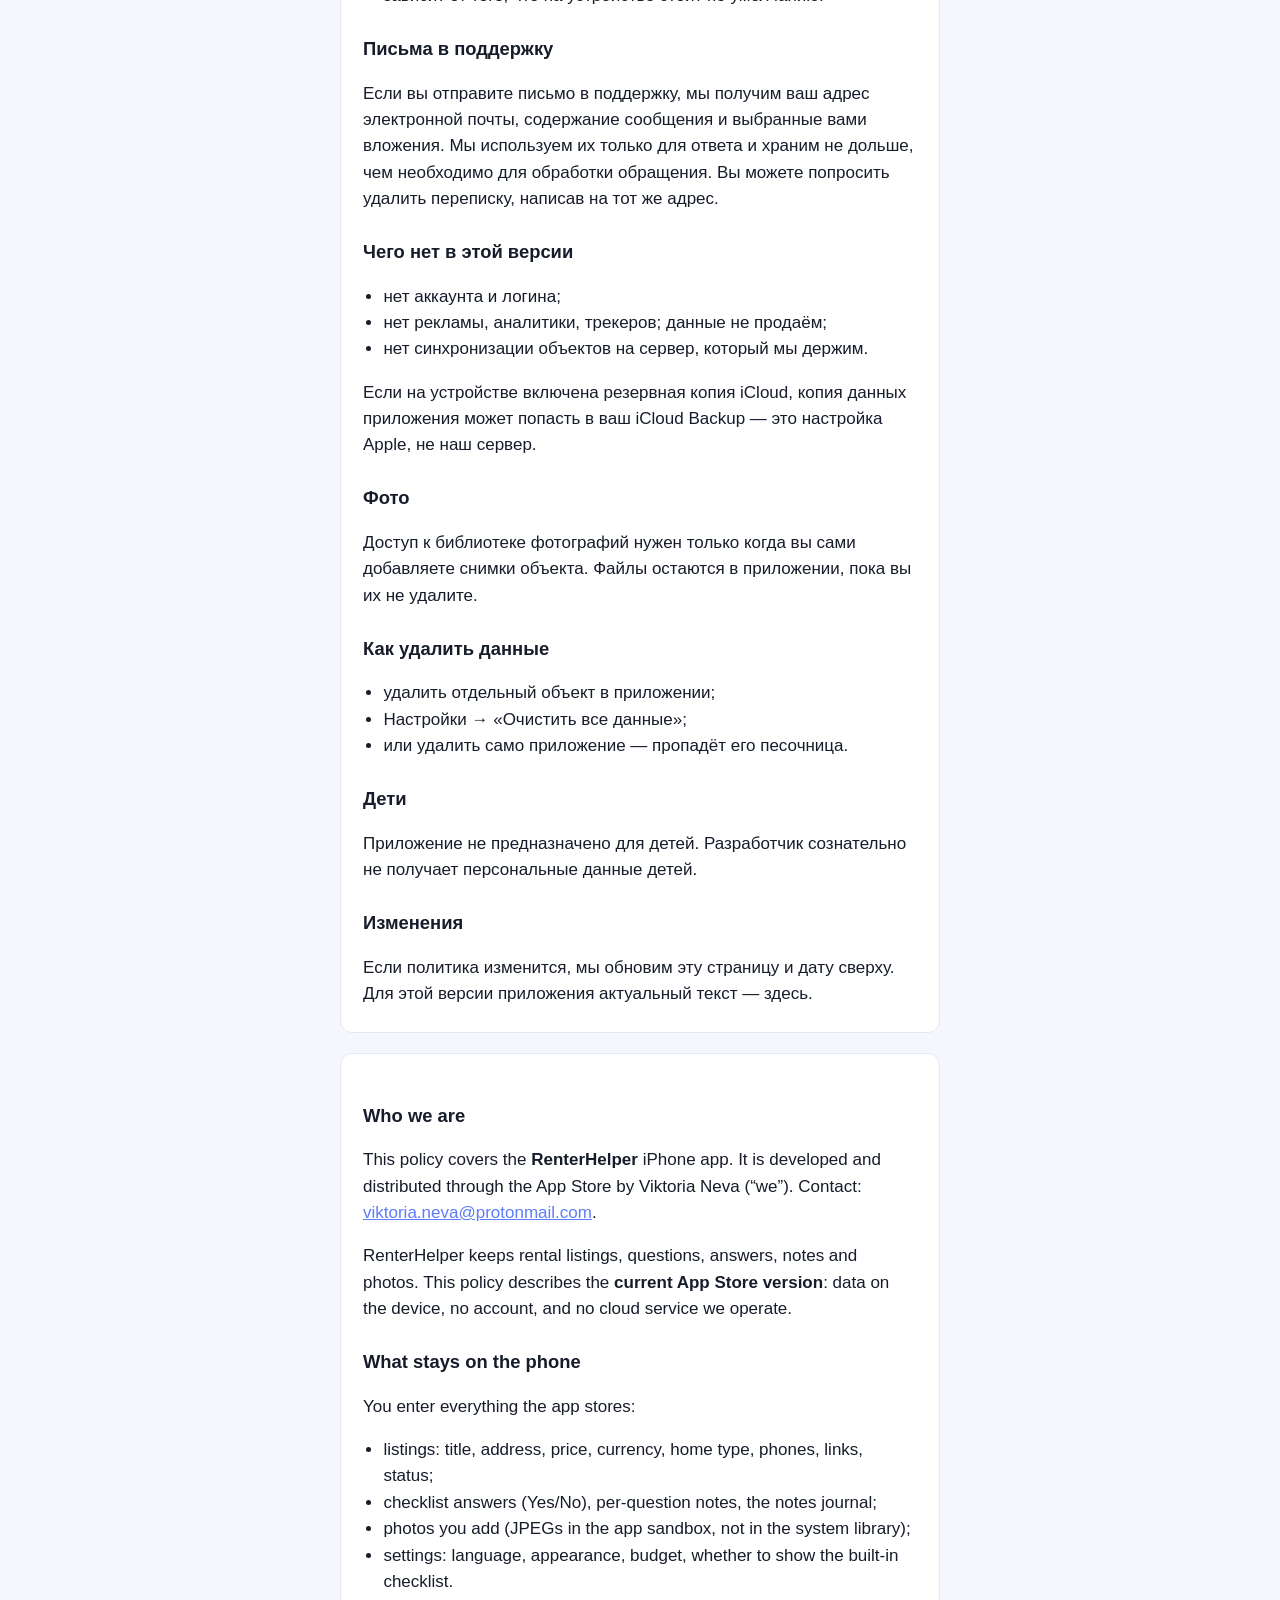
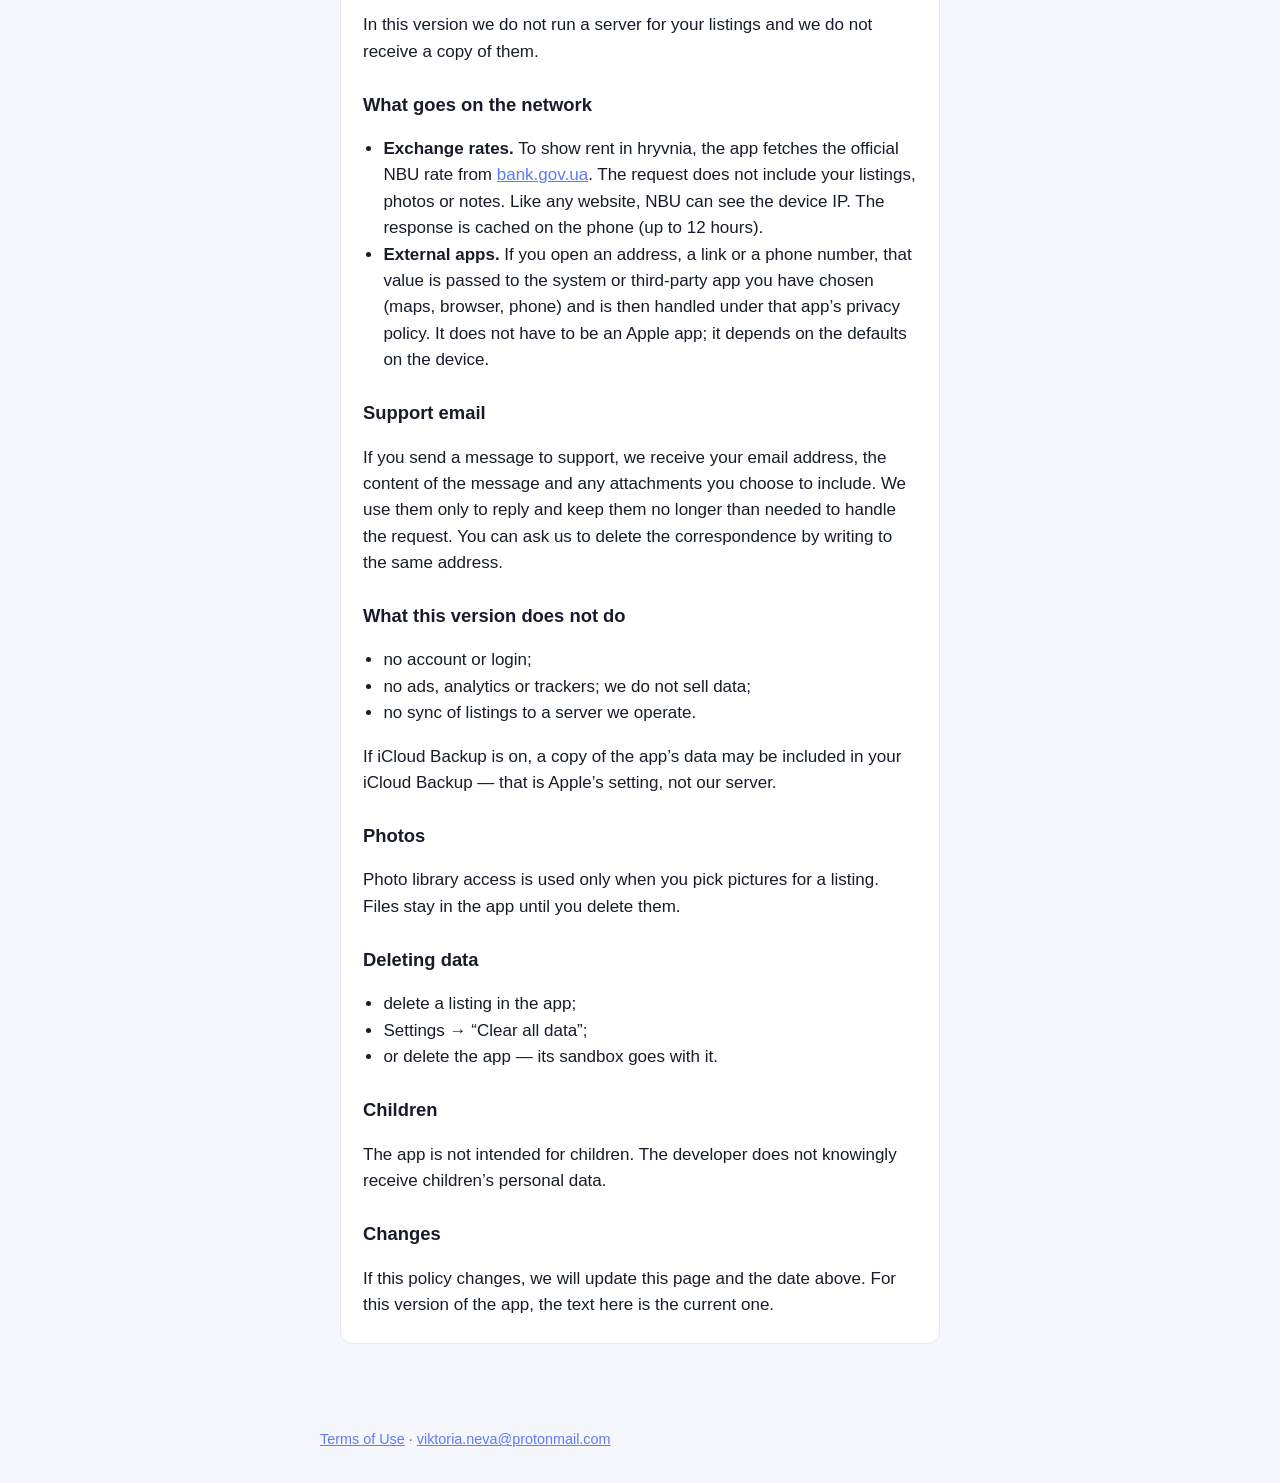
==== commit e5b3b730: "Describe the free app as distributed, not sold Drop the unused Privacy “later” section and OpenAI me" ====
--- a/privacy.html
+++ b/privacy.html
@@ -22,8 +22,8 @@
   <main>
     <article id="uk" lang="uk">
       <h2>Хто ми</h2>
-      <p>Ця політика стосується застосунку <strong>RenterHelper</strong> для iPhone. Його розробляє й продає в App Store Вікторія Нева (далі — «ми»). Пишіть на <a href="mailto:viktoria.neva@protonmail.com">viktoria.neva@protonmail.com</a>.</p>
-      <p>RenterHelper допомагає зберігати об’єкти оренди, питання, відповіді, нотатки й фото. Ця політика описує <strong>поточну версію</strong> в App Store: дані на пристрої, без акаунта й без хмарного сервісу, яким керуємо ми. Пізніше можуть з’явитися платні функції та необов’язкова синхронізація — тоді оновимо цю сторінку <em>до</em> виходу такої версії, а не заднім числом.</p>
+      <p>Ця політика стосується застосунку <strong>RenterHelper</strong> для iPhone. Його розробляє та поширює через App Store Вікторія Нева (далі — «ми»). Пишіть на <a href="mailto:viktoria.neva@protonmail.com">viktoria.neva@protonmail.com</a>.</p>
+      <p>RenterHelper допомагає зберігати об’єкти оренди, питання, відповіді, нотатки й фото. Ця політика описує <strong>поточну версію</strong> в App Store: дані на пристрої, без акаунта й без хмарного сервісу, яким керуємо ми.</p>
 
       <h2>Які дані залишаються на телефоні</h2>
       <p>Ви самі вводите все, що зберігає застосунок:</p>
@@ -40,10 +40,9 @@
         <li><strong>Курс валют.</strong> Щоб показати оренду в гривнях, застосунок запитує офіційний курс НБУ: <a href="https://bank.gov.ua/NBUStatService/v1/statdirectory/exchange?json">bank.gov.ua</a>. У запиті немає ваших об’єктів, фото чи нотаток. НБУ як будь-який сайт бачить IP-адресу пристрою. Відповідь кешується на телефоні (до 12 годин).</li>
         <li><strong>Зовнішні програми.</strong> Якщо ви відкриваєте адресу, посилання або номер телефону, відповідне значення передається вибраній системній чи зовнішній програмі (карти, браузер, телефон) і далі обробляється за її політикою конфіденційності. Це не обов’язково програма Apple: залежить від того, що стоїть на пристрої за замовчуванням.</li>
       </ul>
-      <p>У цій версії застосунок <strong>не</strong> надсилає аудіо, транскрипти чи ключі до OpenAI і не користується мікрофоном.</p>
 
       <h2>Листи в підтримку</h2>
-      <p>Якщо ви напишете в підтримку, ми отримаємо вашу адресу електронної пошти, текст повідомлення та вкладення, які ви вирішите надіслати. Ми використовуємо їх лише для відповіді й зберігаємо не довше, ніж потрібно, щоб опрацювати звернення. Ви можете попросити видалити листування.</p>
+      <p>Якщо ви надішлете лист у підтримку, ми отримаємо вашу адресу електронної пошти, зміст повідомлення та вкладення, які ви оберете. Ми використовуємо їх лише для відповіді й зберігаємо не довше, ніж потрібно, щоб опрацювати звернення. Ви можете попросити видалити листування, написавши на ту саму адресу.</p>
 
       <h2>Чого немає в цій версії</h2>
       <ul>
@@ -52,9 +51,6 @@
         <li>немає синхронізації об’єктів на сервер, який ми тримаємо.</li>
       </ul>
       <p>Якщо на пристрої увімкнено резервне копіювання iCloud, копія даних застосунку може потрапити в ваш iCloud Backup — це налаштування Apple, не наш сервер.</p>
-
-      <h2>Що може з’явитися пізніше</h2>
-      <p>Наступні версії можуть містити платні функції (через App Store) і необов’язкову хмарну синхронізацію, щоб ті самі об’єкти були на кількох пристроях. Поки цього немає в збірці, яку ви завантажуєте. Коли з’явиться — на цій сторінці буде написано, <em>які</em> дані їдуть на сервер, <em>де</em> він і як видалити копію. Ядро запису об’єктів при цьому може лишатися безкоштовним.</p>
 
       <h2>Фото</h2>
       <p>Доступ до бібліотеки фотографій потрібен лише коли ви самі додаєте знімки об’єкта. Файли лишаються в застосунку, поки ви їх не видалите.</p>
@@ -75,8 +71,8 @@
 
     <article id="ru" lang="ru">
       <h2>Кто мы</h2>
-      <p>Эта политика относится к приложению <strong>RenterHelper</strong> для iPhone. Его разрабатывает Виктория Нева (далее — «мы»). Пишите на <a href="mailto:viktoria.neva@protonmail.com">viktoria.neva@protonmail.com</a>.</p>
-      <p>RenterHelper помогает хранить объекты аренды, вопросы, ответы, заметки и фото. Эта политика описывает <strong>текущую версию</strong> в App Store: данные на устройстве, без аккаунта и без облачного сервиса, которым управляем мы. Позже могут появиться платные функции и необязательная синхронизация — тогда мы обновим эту страницу <em>до</em> выхода такой версии, а не задним числом.</p>
+      <p>Эта политика относится к приложению <strong>RenterHelper</strong> для iPhone. Его разрабатывает и распространяет через App Store Виктория Нева (далее — «мы»). Пишите на <a href="mailto:viktoria.neva@protonmail.com">viktoria.neva@protonmail.com</a>.</p>
+      <p>RenterHelper помогает хранить объекты аренды, вопросы, ответы, заметки и фото. Эта политика описывает <strong>текущую версию</strong> в App Store: данные на устройстве, без аккаунта и без облачного сервиса, которым управляем мы.</p>
 
       <h2>Какие данные остаются на телефоне</h2>
       <p>Вы сами вводите всё, что хранит приложение:</p>
@@ -93,10 +89,9 @@
         <li><strong>Курс валют.</strong> Чтобы показать аренду в гривнах, приложение запрашивает официальный курс НБУ: <a href="https://bank.gov.ua/NBUStatService/v1/statdirectory/exchange?json">bank.gov.ua</a>. В запросе нет ваших объектов, фото или заметок. НБУ, как любой сайт, видит IP устройства. Ответ кэшируется на телефоне (до 12 часов).</li>
         <li><strong>Внешние приложения.</strong> Если вы открываете адрес, ссылку или номер телефона, соответствующее значение передаётся выбранному системному или внешнему приложению (карты, браузер, телефон) и далее обрабатывается по его политике конфиденциальности. Это не обязательно приложение Apple: зависит от того, что на устройстве стоит по умолчанию.</li>
       </ul>
-      <p>В этой версии приложение <strong>не</strong> отправляет аудио, транскрипты или ключи в OpenAI и не использует микрофон.</p>
 
       <h2>Письма в поддержку</h2>
-      <p>Если вы напишете в поддержку, мы получим ваш адрес электронной почты, текст сообщения и вложения, которые вы решите отправить. Мы используем их только для ответа и храним не дольше, чем необходимо для обработки обращения. Вы можете попросить удалить переписку.</p>
+      <p>Если вы отправите письмо в поддержку, мы получим ваш адрес электронной почты, содержание сообщения и выбранные вами вложения. Мы используем их только для ответа и храним не дольше, чем необходимо для обработки обращения. Вы можете попросить удалить переписку, написав на тот же адрес.</p>
 
       <h2>Чего нет в этой версии</h2>
       <ul>
@@ -105,9 +100,6 @@
         <li>нет синхронизации объектов на сервер, который мы держим.</li>
       </ul>
       <p>Если на устройстве включена резервная копия iCloud, копия данных приложения может попасть в ваш iCloud Backup — это настройка Apple, не наш сервер.</p>
-
-      <h2>Что может появиться позже</h2>
-      <p>Следующие версии могут включать платные функции (через App Store) и необязательную облачную синхронизацию, чтобы те же объекты были на нескольких устройствах. Пока этого нет в сборке, которую вы скачиваете. Когда появится — на этой странице будет написано, <em>какие</em> данные уходят на сервер, <em>где</em> он и как удалить копию. Ядро записи объектов при этом может оставаться бесплатным.</p>
 
       <h2>Фото</h2>
       <p>Доступ к библиотеке фотографий нужен только когда вы сами добавляете снимки объекта. Файлы остаются в приложении, пока вы их не удалите.</p>
@@ -128,8 +120,8 @@
 
     <article id="en" lang="en">
       <h2>Who we are</h2>
-      <p>This policy covers the <strong>RenterHelper</strong> iPhone app, made by Viktoria Neva (“we”). Contact: <a href="mailto:viktoria.neva@protonmail.com">viktoria.neva@protonmail.com</a>.</p>
-      <p>RenterHelper keeps rental listings, questions, answers, notes and photos. This policy describes the <strong>current App Store version</strong>: data on the device, no account, and no cloud service we operate. Later versions may add paid features and optional sync — we will update this page <em>before</em> such a version ships, not after the fact.</p>
+      <p>This policy covers the <strong>RenterHelper</strong> iPhone app. It is developed and distributed through the App Store by Viktoria Neva (“we”). Contact: <a href="mailto:viktoria.neva@protonmail.com">viktoria.neva@protonmail.com</a>.</p>
+      <p>RenterHelper keeps rental listings, questions, answers, notes and photos. This policy describes the <strong>current App Store version</strong>: data on the device, no account, and no cloud service we operate.</p>
 
       <h2>What stays on the phone</h2>
       <p>You enter everything the app stores:</p>
@@ -146,10 +138,9 @@
         <li><strong>Exchange rates.</strong> To show rent in hryvnia, the app fetches the official NBU rate from <a href="https://bank.gov.ua/NBUStatService/v1/statdirectory/exchange?json">bank.gov.ua</a>. The request does not include your listings, photos or notes. Like any website, NBU can see the device IP. The response is cached on the phone (up to 12 hours).</li>
         <li><strong>External apps.</strong> If you open an address, a link or a phone number, that value is passed to the system or third-party app you have chosen (maps, browser, phone) and is then handled under that app’s privacy policy. It does not have to be an Apple app; it depends on the defaults on the device.</li>
       </ul>
-      <p>This version does <strong>not</strong> send audio, transcripts or API keys to OpenAI and does not use the microphone.</p>
 
       <h2>Support email</h2>
-      <p>If you write to support, we receive your email address, the message text and any attachments you choose to send. We use them only to reply and keep them no longer than needed to handle the request. You can ask us to delete the correspondence.</p>
+      <p>If you send a message to support, we receive your email address, the content of the message and any attachments you choose to include. We use them only to reply and keep them no longer than needed to handle the request. You can ask us to delete the correspondence by writing to the same address.</p>
 
       <h2>What this version does not do</h2>
       <ul>
@@ -158,9 +149,6 @@
         <li>no sync of listings to a server we operate.</li>
       </ul>
       <p>If iCloud Backup is on, a copy of the app’s data may be included in your iCloud Backup — that is Apple’s setting, not our server.</p>
-
-      <h2>What may come later</h2>
-      <p>Later versions may include paid features (through the App Store) and optional cloud sync so the same listings exist on more than one device. That is not in the build you download today. When it is, this page will say <em>which</em> data goes to a server, <em>where</em> that server is, and how to delete the copy. The core listing notebook may stay free.</p>
 
       <h2>Photos</h2>
       <p>Photo library access is used only when you pick pictures for a listing. Files stay in the app until you delete them.</p>
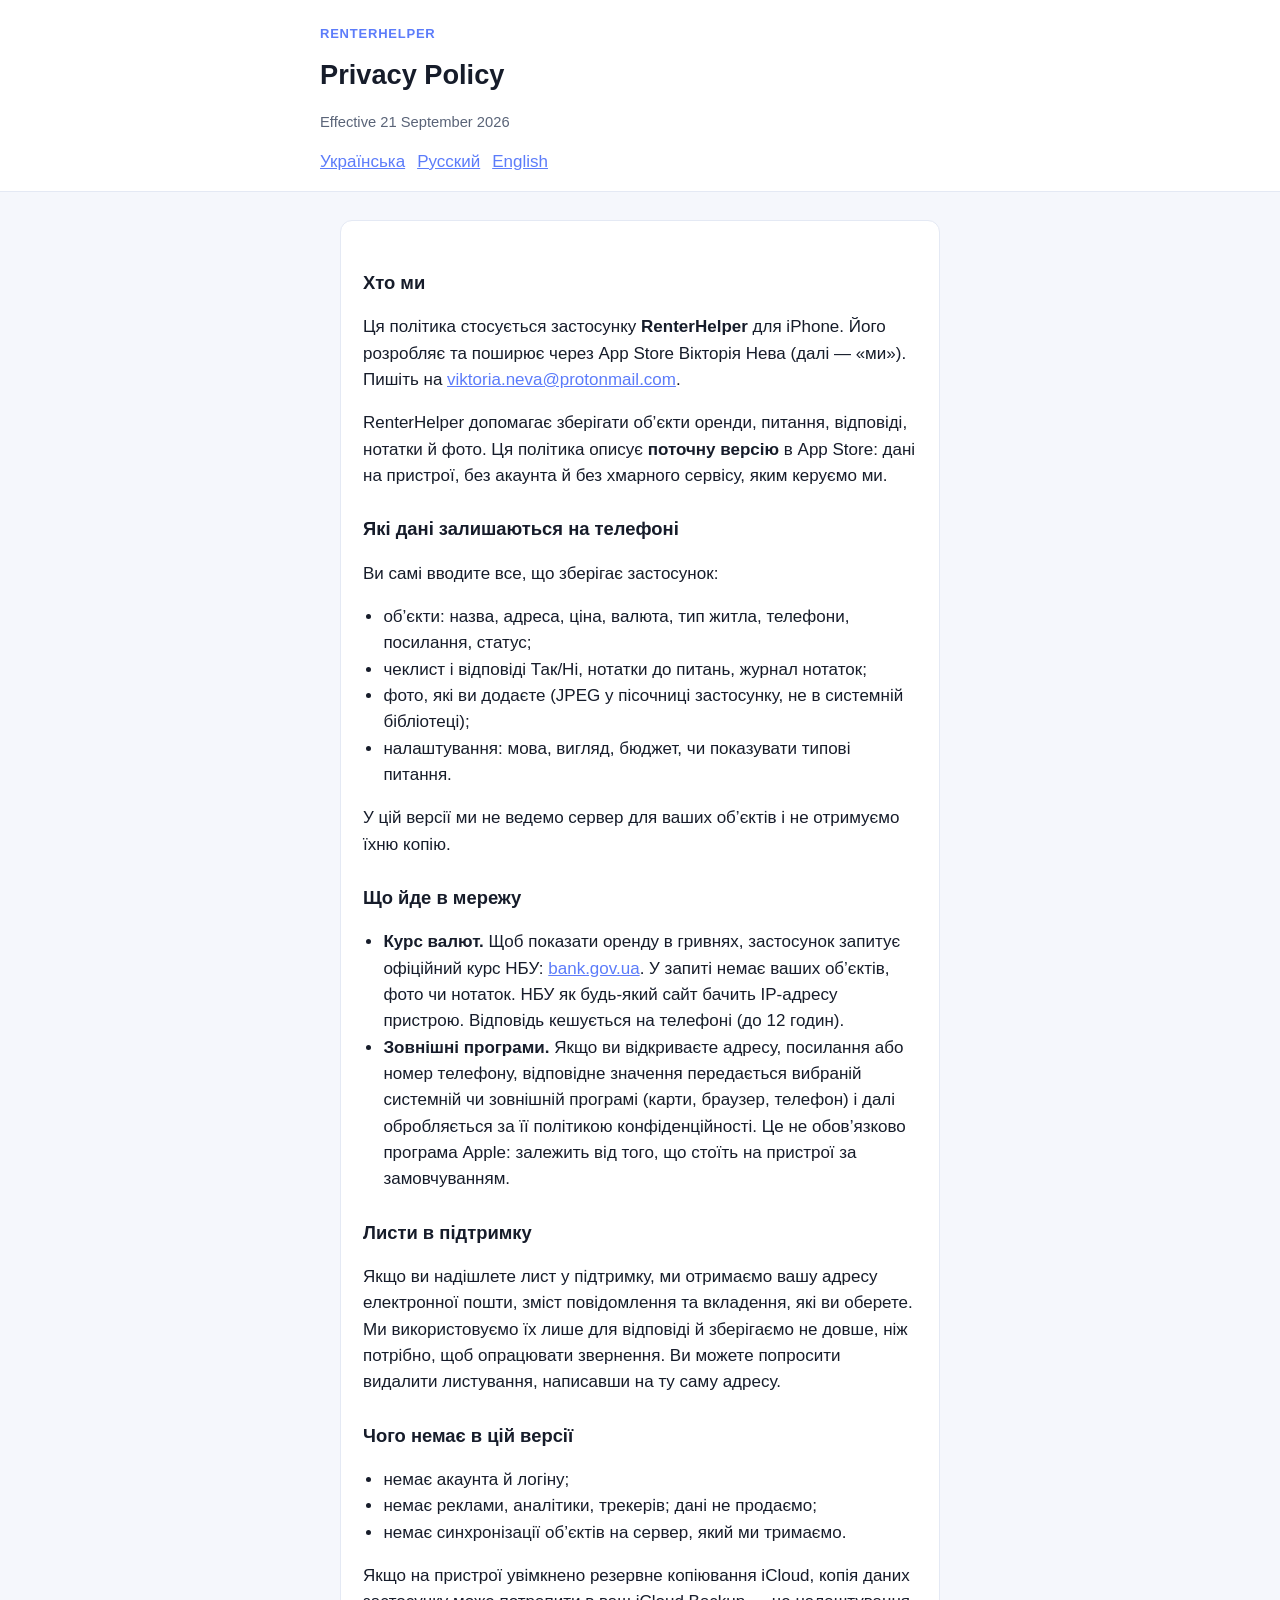
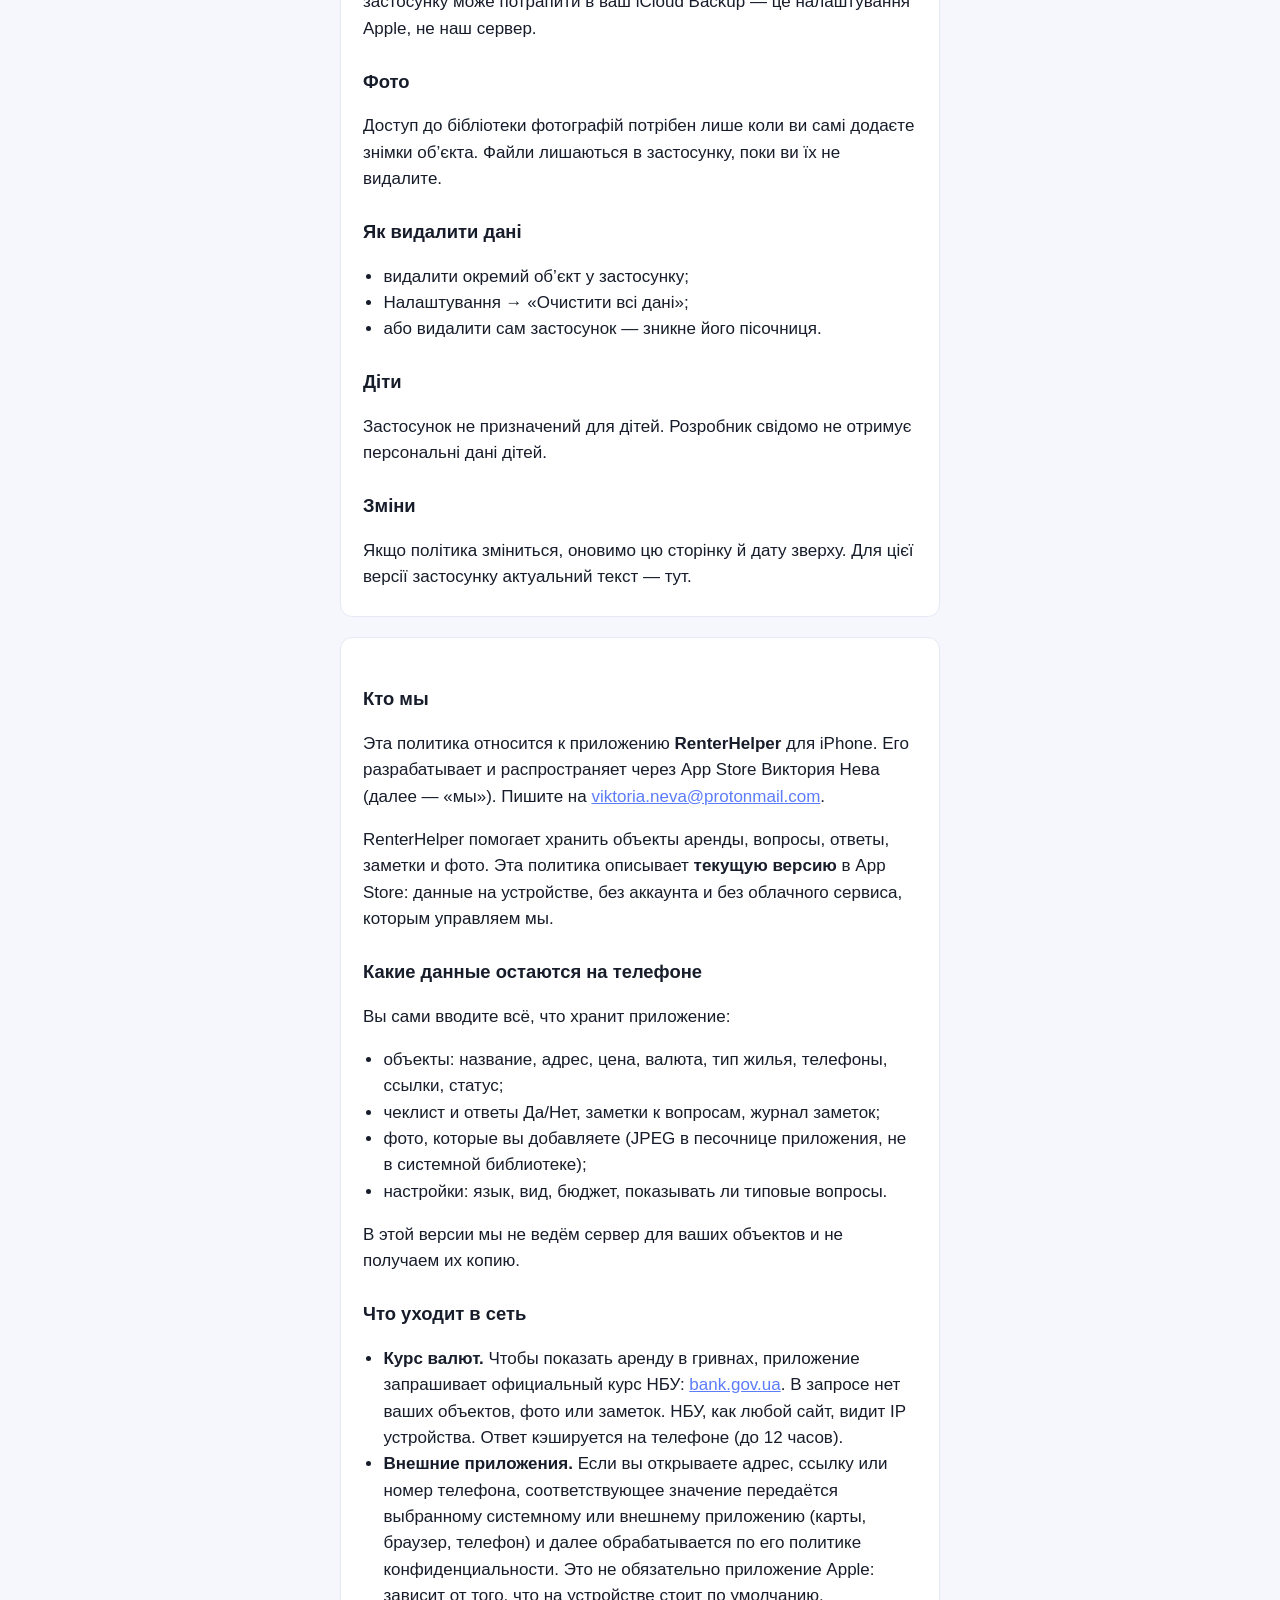
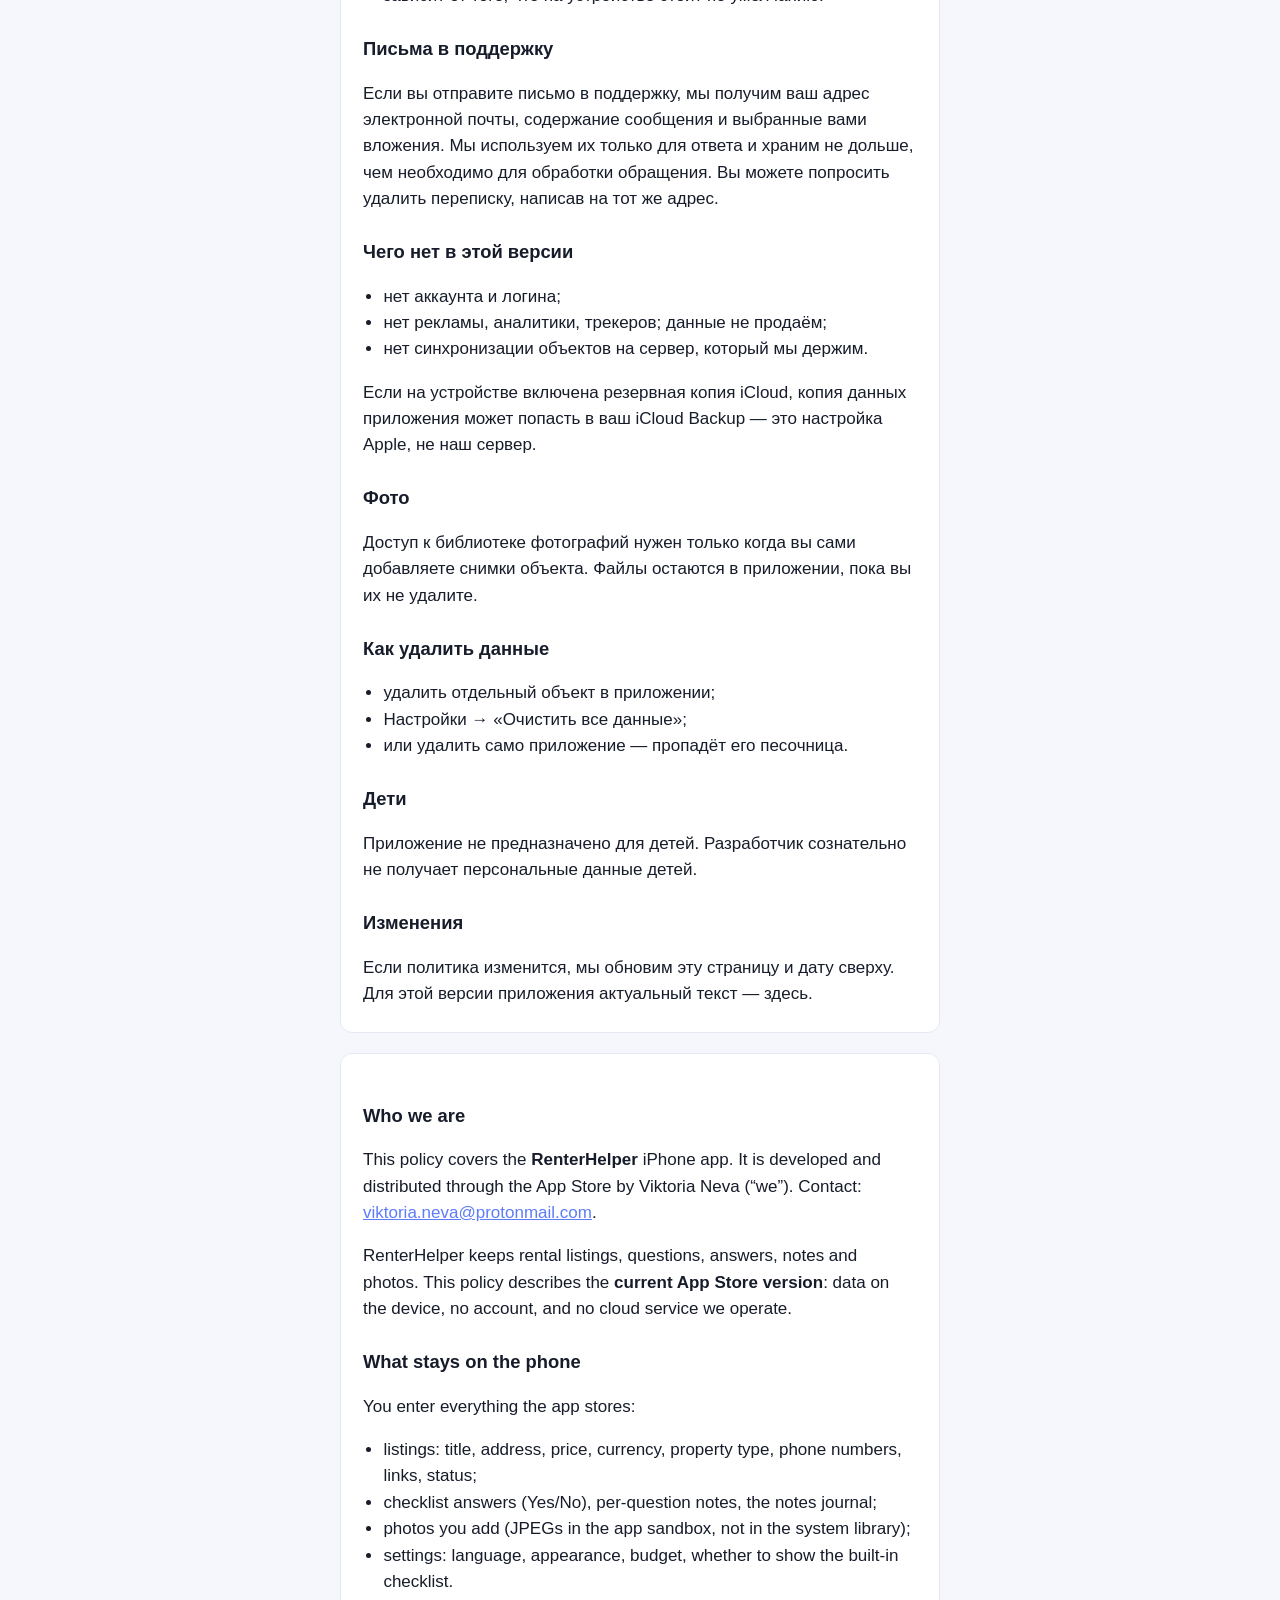
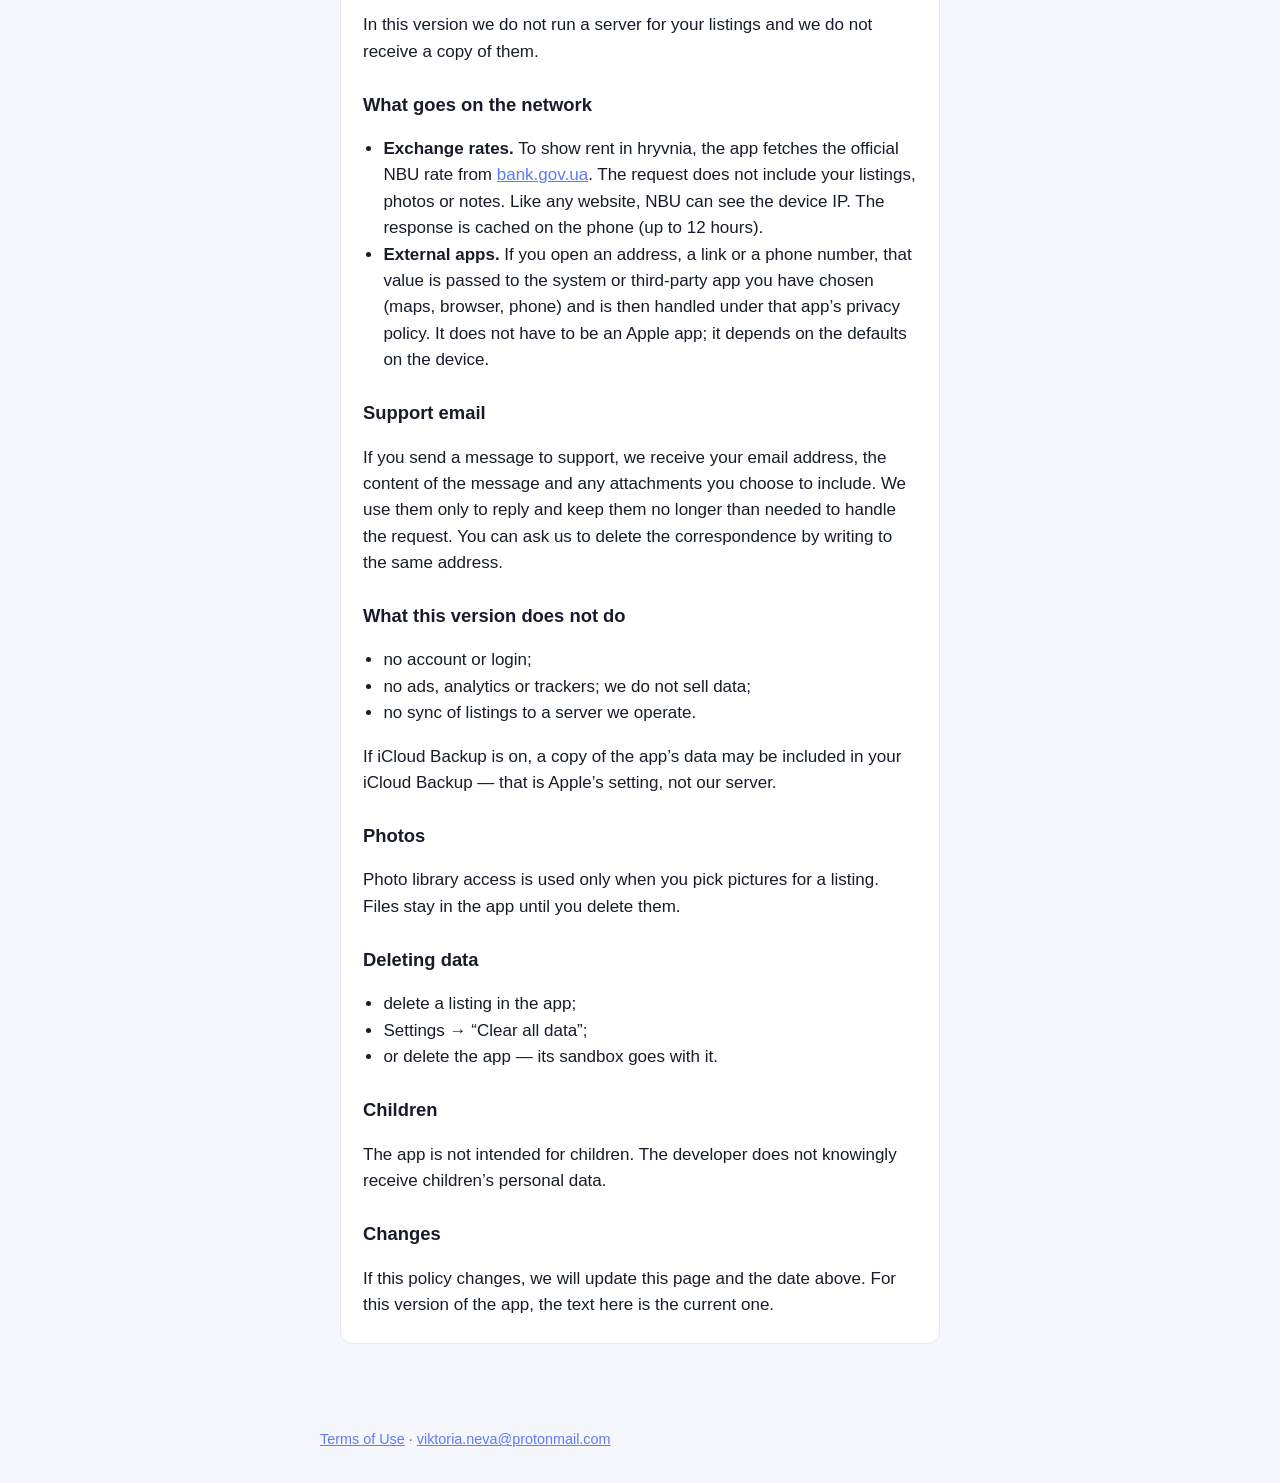
==== commit 2de2d316: "Polish English listings wording and use absolute legal URLs App Store Connect and in-app browsers sh" ====
--- a/privacy.html
+++ b/privacy.html
@@ -126,7 +126,7 @@
       <h2>What stays on the phone</h2>
       <p>You enter everything the app stores:</p>
       <ul>
-        <li>listings: title, address, price, currency, home type, phones, links, status;</li>
+        <li>listings: title, address, price, currency, property type, phone numbers, links, status;</li>
         <li>checklist answers (Yes/No), per-question notes, the notes journal;</li>
         <li>photos you add (JPEGs in the app sandbox, not in the system library);</li>
         <li>settings: language, appearance, budget, whether to show the built-in checklist.</li>
@@ -169,7 +169,7 @@
   </main>
   <footer>
     <div class="wrap">
-      <a href="terms.html">Terms of Use</a>
+      <a href="https://viktoriafox.github.io/renterhelper-legal/terms.html">Terms of Use</a>
       ·
       <a href="mailto:viktoria.neva@protonmail.com">viktoria.neva@protonmail.com</a>
     </div>
